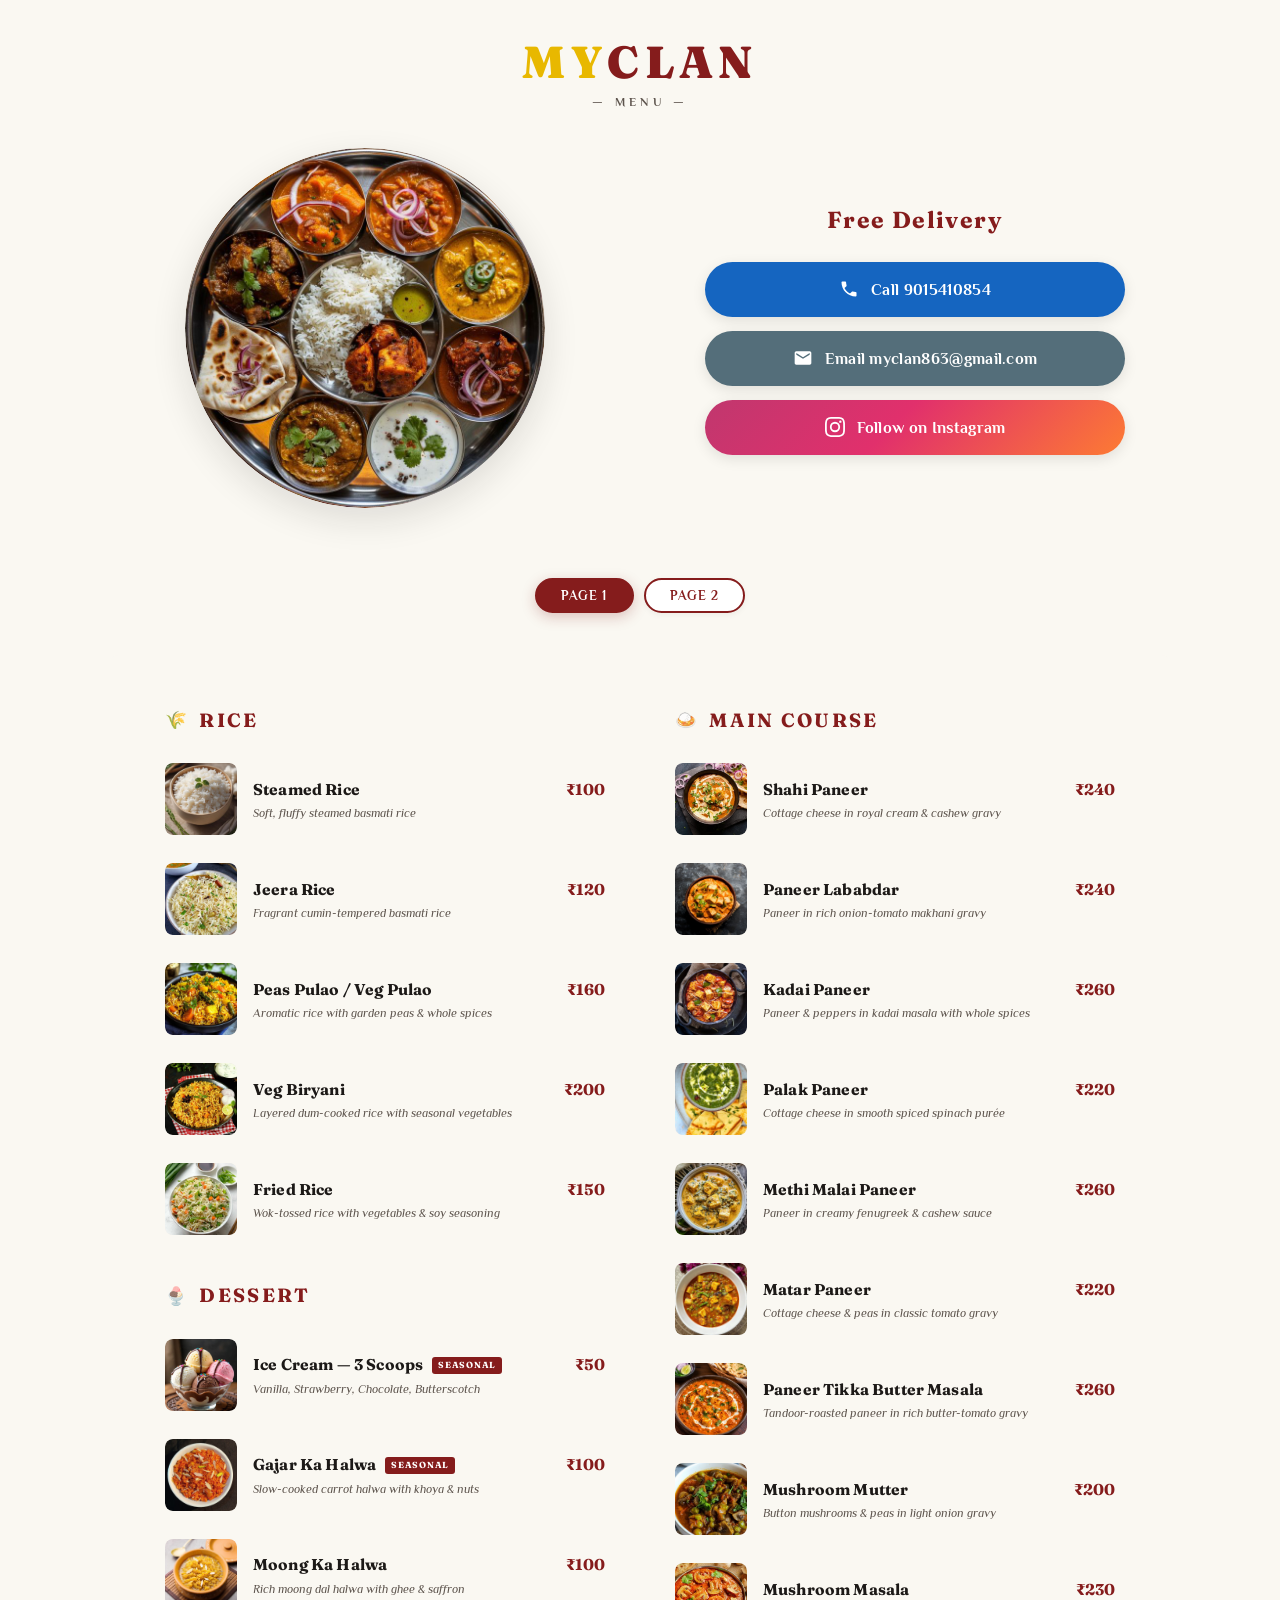
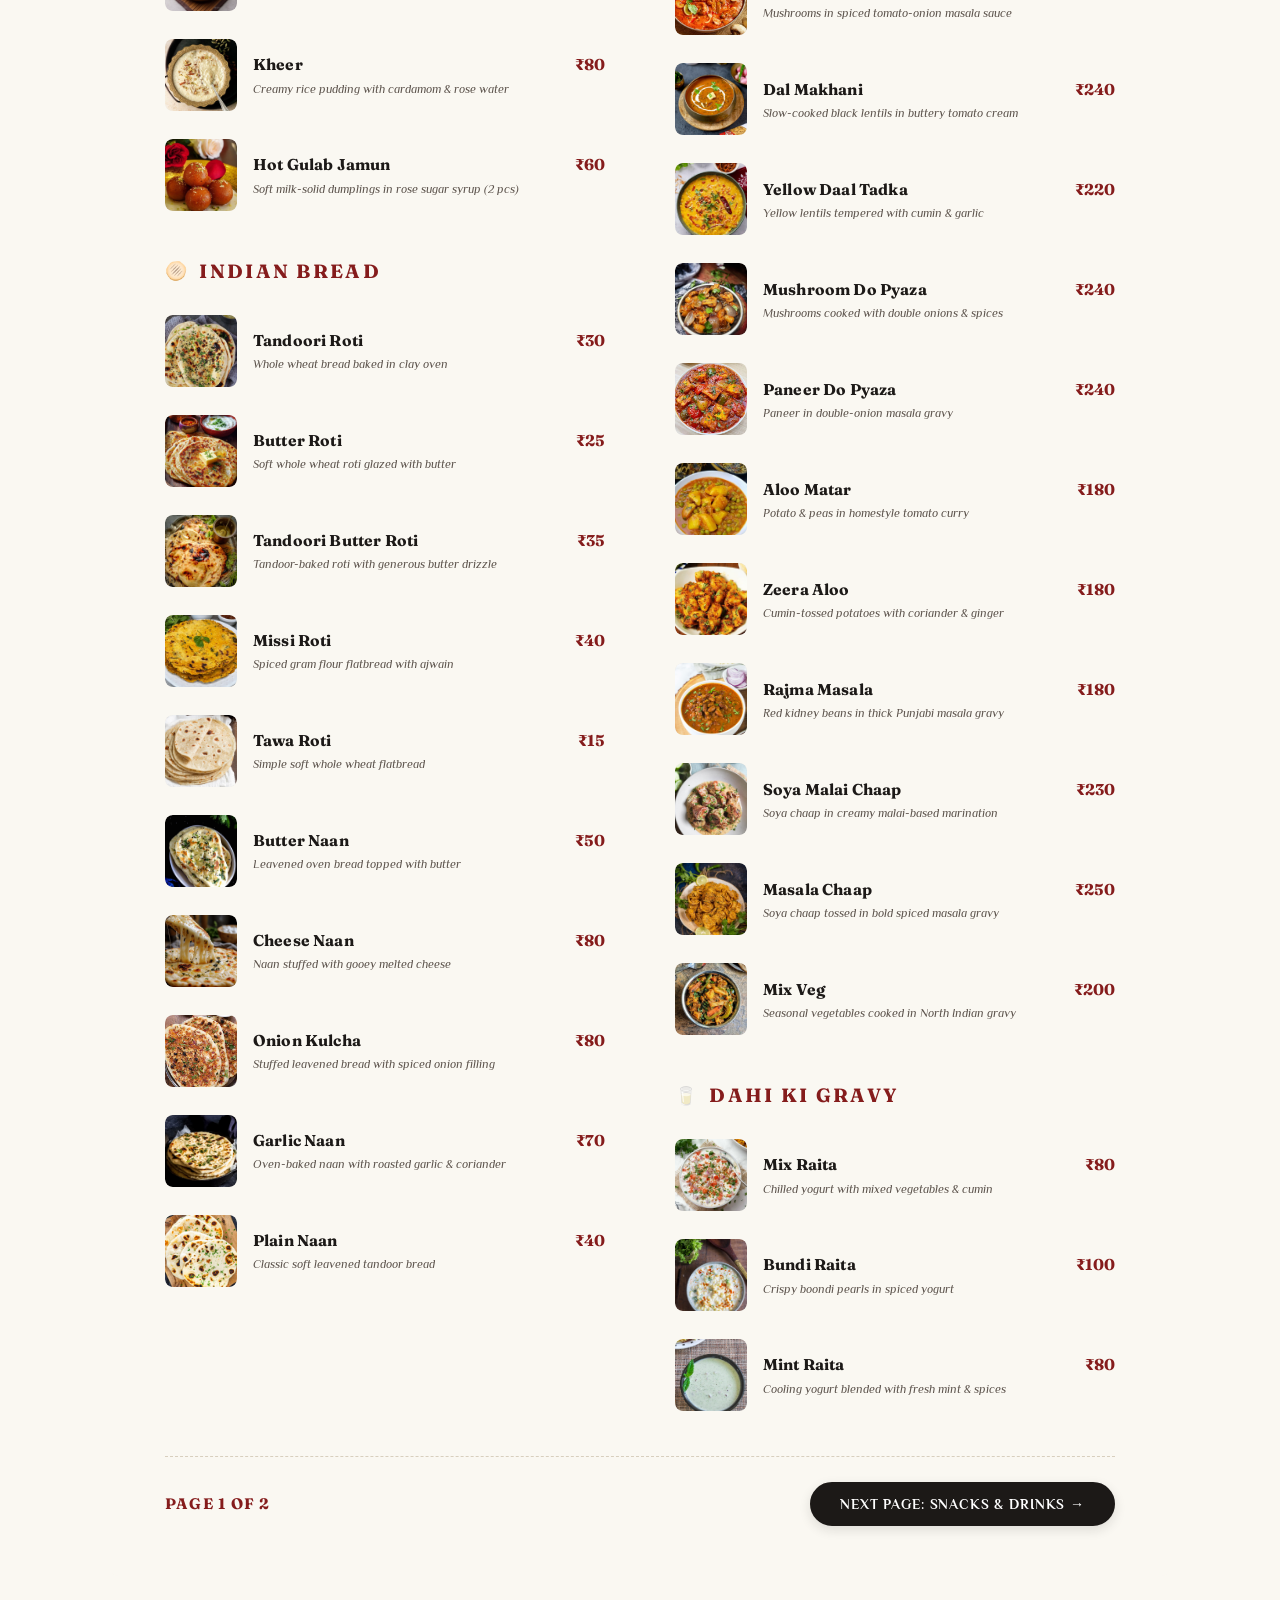
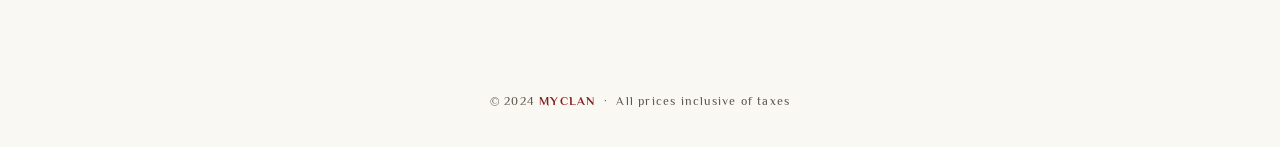
==== index.html @ d118a079 "renamed menu to index" ====
<!DOCTYPE html>
<html lang="en">

<head>
  <meta charset="UTF-8" />
  <meta name="viewport" content="width=device-width, initial-scale=1.0" />
  <title>MYCLAN — Menu</title>
  <meta name="description"
    content="Explore the full menu at MYCLAN Cafe — Rice, Breads, Main Course, Desserts, and more." />
  <link rel="dns-prefetch" href="https://fonts.googleapis.com" />
  <link rel="preconnect" href="https://fonts.googleapis.com" />
  <link rel="preconnect" href="https://fonts.gstatic.com" crossorigin />
  <link rel="preload" as="image" href="images/hero-thali.jpg" fetchpriority="high" />
  <link rel="preload" as="image" href="images/hero-snacks.jpg" fetchpriority="high" />
  <link
    href="https://fonts.googleapis.com/css2?family=Fraunces:ital,opsz,wght@0,9..144,400;0,9..144,700;0,9..144,900;1,9..144,400;1,9..144,700&family=Philosopher:ital,wght@0,400;0,700;1,400;1,700&display=swap"
    rel="stylesheet" />
  <link rel="stylesheet" href="style.css" />
</head>

<body>

  <!-- ── HEADER ── -->
  <header class="header">
    <div class="site-logo">
      <div class="logo-brand">
        <span class="my">MY</span><span class="clan">CLAN</span>
      </div>
    </div>
    <p class="header-menu-label">— Menu —</p>
  </header>

  <!-- ── HERO SECTION ── -->
  <section class="hero-section">
    <!-- LEFT: Circular image frame -->
    <div class="hero-image-wrap">
      <div class="hero-circle-frame">
        <img id="hero-img" src="images/hero-thali.jpg" alt="MYCLAN Special Pure Veg Thali" width="360" height="360" loading="eager" fetchpriority="high" decoding="async">
      </div>
    </div>

    <!-- RIGHT: Delivery & Contact Buttons -->
    <div class="hero-content">
      <p class="contact-delivery-label">Free Delivery</p>
      <div class="contact-buttons">

        <a id="btn-call" class="contact-btn btn-call" href="tel:9015410854">
          <svg xmlns="http://www.w3.org/2000/svg" viewBox="0 0 24 24" fill="white">
            <path
              d="M6.6 10.8c1.4 2.8 3.8 5.1 6.6 6.6l2.2-2.2c.3-.3.7-.4 1-.2 1.1.4 2.3.6 3.6.6.6 0 1 .4 1 1V20c0 .6-.4 1-1 1-9.4 0-17-7.6-17-17 0-.6.4-1 1-1h3.5c.6 0 1 .4 1 1 0 1.3.2 2.5.6 3.6.1.3 0 .7-.2 1L6.6 10.8z" />
          </svg>
          Call 9015410854
        </a>

        <a id="btn-email" class="contact-btn btn-email" href="mailto:myclan863@gmail.com">
          <svg xmlns="http://www.w3.org/2000/svg" viewBox="0 0 24 24" fill="white">
            <path
              d="M20 4H4c-1.1 0-2 .9-2 2v12c0 1.1.9 2 2 2h16c1.1 0 2-.9 2-2V6c0-1.1-.9-2-2-2zm0 4l-8 5-8-5V6l8 5 8-5v2z" />
          </svg>
          Email myclan863@gmail.com
        </a>

        <a id="btn-instagram" class="contact-btn btn-insta" href="https://www.instagram.com/myclankarsog" target="_blank"
          rel="noopener noreferrer">
          <svg xmlns="http://www.w3.org/2000/svg" viewBox="0 0 24 24" fill="white">
            <path
              d="M12 2.163c3.204 0 3.584.012 4.85.07 3.252.148 4.771 1.691 4.919 4.919.058 1.265.069 1.645.069 4.849 0 3.205-.012 3.584-.069 4.849-.149 3.225-1.664 4.771-4.919 4.919-1.266.058-1.644.07-4.85.07-3.204 0-3.584-.012-4.849-.07-3.26-.149-4.771-1.699-4.919-4.92-.058-1.265-.07-1.644-.07-4.849 0-3.204.013-3.583.07-4.849.149-3.227 1.664-4.771 4.919-4.919 1.266-.057 1.645-.069 4.849-.069zM12 0C8.741 0 8.333.014 7.053.072 2.695.272.273 2.69.073 7.052.014 8.333 0 8.741 0 12c0 3.259.014 3.668.072 4.948.2 4.358 2.618 6.78 6.98 6.98C8.333 23.986 8.741 24 12 24c3.259 0 3.668-.014 4.948-.072 4.354-.2 6.782-2.618 6.979-6.98.059-1.28.073-1.689.073-4.948 0-3.259-.014-3.667-.072-4.947-.196-4.354-2.617-6.78-6.979-6.98C15.668.014 15.259 0 12 0zm0 5.838a6.162 6.162 0 100 12.324 6.162 6.162 0 000-12.324zM12 16a4 4 0 110-8 4 4 0 010 8zm6.406-11.845a1.44 1.44 0 100 2.881 1.44 1.44 0 000-2.881z" />
          </svg>
          Follow on Instagram
        </a>

      </div>
    </div>
  </section>

  <!-- ── PAGE SWITCHER ── -->
  <div class="cat-nav-container" id="menu-nav-top">
    <div class="menu-page-switcher">
      <button class="page-tab-btn active" id="btn-page-1" onclick="switchMenuPage(1)">Page 1</button>
      <button class="page-tab-btn" id="btn-page-2" onclick="switchMenuPage(2)">Page 2</button>
    </div>
  </div>

  <!-- ── MENU CONTENT ── -->
  <main class="menu-wrapper">

    <!-- ════ PAGE 1 ════ -->
    <div id="menu-page-1" class="menu-page">
      <div class="menu-paper">

      <div class="menu-columns">

        <!-- ═══ LEFT COLUMN ═══ -->
        <div class="menu-column">

          <!-- RICE -->
          <section class="menu-section" id="rice">
            <div class="category-header">
              <h2 class="category-title"><span class="category-icon">🌾</span> Rice</h2>
            </div>
            <ul class="item-list">

              <li class="menu-item">
                <div class="item-img"><img src="images/steamed-rice.jpg" alt="Steamed Rice" loading="lazy" decoding="async"></div>
                <div class="item-content">
                  <div class="menu-item-main">
                    <span class="menu-item-name">Steamed Rice</span>
                    <span class="menu-item-price">₹100</span>
                  </div>
                  <span class="menu-item-sub">Soft, fluffy steamed basmati rice</span>
                </div>
              </li>

              <li class="menu-item">
                <div class="item-img"><img src="images/jeera-rice.jpg" alt="Jeera Rice" loading="lazy" decoding="async"></div>
                <div class="item-content">
                  <div class="menu-item-main">
                    <span class="menu-item-name">Jeera Rice</span>
                    <span class="menu-item-price">₹120</span>
                  </div>
                  <span class="menu-item-sub">Fragrant cumin-tempered basmati rice</span>
                </div>
              </li>

              <li class="menu-item">
                <div class="item-img"><img src="images/veg-pulao.jpg" alt="Peas Pulao / Veg Pulao" loading="lazy" decoding="async"></div>
                <div class="item-content">
                  <div class="menu-item-main">
                    <span class="menu-item-name">Peas Pulao / Veg Pulao</span>
                    <span class="menu-item-price">₹160</span>
                  </div>
                  <span class="menu-item-sub">Aromatic rice with garden peas &amp; whole spices</span>
                </div>
              </li>

              <li class="menu-item">
                <div class="item-img"><img src="images/veg-biryani.jpg" alt="Veg Biryani" loading="lazy" decoding="async"></div>
                <div class="item-content">
                  <div class="menu-item-main">
                    <span class="menu-item-name">Veg Biryani</span>
                    <span class="menu-item-price">₹200</span>
                  </div>
                  <span class="menu-item-sub">Layered dum-cooked rice with seasonal vegetables</span>
                </div>
              </li>

              <li class="menu-item">
                <div class="item-img"><img src="images/fried-rice.jpg" alt="Fried Rice" loading="lazy" decoding="async"></div>
                <div class="item-content">
                  <div class="menu-item-main">
                    <span class="menu-item-name">Fried Rice</span>
                    <span class="menu-item-price">₹150</span>
                  </div>
                  <span class="menu-item-sub">Wok-tossed rice with vegetables &amp; soy seasoning</span>
                </div>
              </li>

            </ul>
          </section>

          <!-- DESSERT -->
          <section class="menu-section" id="dessert">
            <div class="category-header">
              <h2 class="category-title"><span class="category-icon">🍨</span> Dessert</h2>
            </div>
            <ul class="item-list">

              <li class="menu-item">
                <div class="item-img"><img src="images/ice-cream.jpg" alt="Ice Cream — 3 Scoops" loading="lazy" decoding="async"></div>
                <div class="item-content">
                  <div class="menu-item-main">
                    <span class="menu-item-name">
                      Ice Cream — 3 Scoops
                      <span class="seasonal-tag">Seasonal</span>
                    </span>
                    <span class="menu-item-price">₹50</span>
                  </div>
                  <span class="menu-item-sub">Vanilla, Strawberry, Chocolate, Butterscotch</span>
                </div>
              </li>

              <li class="menu-item">
                <div class="item-img"><img src="images/gajar-halwa.jpg" alt="Gajar Ka Halwa" loading="lazy" decoding="async"></div>
                <div class="item-content">
                  <div class="menu-item-main">
                    <span class="menu-item-name">
                      Gajar Ka Halwa
                      <span class="seasonal-tag">Seasonal</span>
                    </span>
                    <span class="menu-item-price">₹100</span>
                  </div>
                  <span class="menu-item-sub">Slow-cooked carrot halwa with khoya &amp; nuts</span>
                </div>
              </li>

              <li class="menu-item">
                <div class="item-img"><img src="images/moong-halwa.jpg" alt="Moong Ka Halwa" style="object-position: center 65%;" loading="lazy" decoding="async"></div>
                <div class="item-content">
                  <div class="menu-item-main">
                    <span class="menu-item-name">Moong Ka Halwa</span>
                    <span class="menu-item-price">₹100</span>
                  </div>
                  <span class="menu-item-sub">Rich moong dal halwa with ghee &amp; saffron</span>
                </div>
              </li>

              <li class="menu-item">
                <div class="item-img"><img src="images/kheer.jpg" alt="Kheer" style="object-position: center 55%;" loading="lazy" decoding="async"></div>
                <div class="item-content">
                  <div class="menu-item-main">
                    <span class="menu-item-name">Kheer</span>
                    <span class="menu-item-price">₹80</span>
                  </div>
                  <span class="menu-item-sub">Creamy rice pudding with cardamom &amp; rose water</span>
                </div>
              </li>

              <li class="menu-item">
                <div class="item-img"><img src="images/gulab-jamun.jpg" alt="Hot Gulab Jamun" style="object-position: center 70%;" loading="lazy" decoding="async"></div>
                <div class="item-content">
                  <div class="menu-item-main">
                    <span class="menu-item-name">Hot Gulab Jamun</span>
                    <span class="menu-item-price">₹60</span>
                  </div>
                  <span class="menu-item-sub">Soft milk-solid dumplings in rose sugar syrup (2 pcs)</span>
                </div>
              </li>

            </ul>
          </section>

          <!-- INDIAN BREAD -->
          <section class="menu-section" id="bread">
            <div class="category-header">
              <h2 class="category-title"><span class="category-icon">🫓</span> Indian Bread</h2>
            </div>
            <ul class="item-list">

              <li class="menu-item">
                <div class="item-img"><img src="images/tandoori-roti.jpg" alt="Tandoori Roti" loading="lazy" /></div>
                <div class="item-content">
                  <div class="menu-item-main">
                    <span class="menu-item-name">Tandoori Roti</span>
                    <span class="menu-item-price">₹30</span>
                  </div>
                  <span class="menu-item-sub">Whole wheat bread baked in clay oven</span>
                </div>
              </li>

              <li class="menu-item">
                <div class="item-img"><img src="images/butter-roti.jpg" alt="Butter Roti" loading="lazy" /></div>
                <div class="item-content">
                  <div class="menu-item-main">
                    <span class="menu-item-name">Butter Roti</span>
                    <span class="menu-item-price">₹25</span>
                  </div>
                  <span class="menu-item-sub">Soft whole wheat roti glazed with butter</span>
                </div>
              </li>

              <li class="menu-item">
                <div class="item-img"><img src="images/tandoori-butter-roti.jpg" alt="Tandoori Butter Roti" loading="lazy" /></div>
                <div class="item-content">
                  <div class="menu-item-main">
                    <span class="menu-item-name">Tandoori Butter Roti</span>
                    <span class="menu-item-price">₹35</span>
                  </div>
                  <span class="menu-item-sub">Tandoor-baked roti with generous butter drizzle</span>
                </div>
              </li>

              <li class="menu-item">
                <div class="item-img"><img src="images/missi-roti.jpg" alt="Missi Roti" loading="lazy" /></div>
                <div class="item-content">
                  <div class="menu-item-main">
                    <span class="menu-item-name">Missi Roti</span>
                    <span class="menu-item-price">₹40</span>
                  </div>
                  <span class="menu-item-sub">Spiced gram flour flatbread with ajwain</span>
                </div>
              </li>

              <li class="menu-item">
                <div class="item-img"><img src="images/tawa-roti.jpg" alt="Tawa Roti" loading="lazy" /></div>
                <div class="item-content">
                  <div class="menu-item-main">
                    <span class="menu-item-name">Tawa Roti</span>
                    <span class="menu-item-price">₹15</span>
                  </div>
                  <span class="menu-item-sub">Simple soft whole wheat flatbread</span>
                </div>
              </li>

              <li class="menu-item">
                <div class="item-img"><img src="images/butter-naan.jpg" alt="Butter Naan" loading="lazy" /></div>
                <div class="item-content">
                  <div class="menu-item-main">
                    <span class="menu-item-name">Butter Naan</span>
                    <span class="menu-item-price">₹50</span>
                  </div>
                  <span class="menu-item-sub">Leavened oven bread topped with butter</span>
                </div>
              </li>

              <li class="menu-item">
                <div class="item-img"><img src="images/cheese-naan.jpg" alt="Cheese Naan" loading="lazy" /></div>
                <div class="item-content">
                  <div class="menu-item-main">
                    <span class="menu-item-name">Cheese Naan</span>
                    <span class="menu-item-price">₹80</span>
                  </div>
                  <span class="menu-item-sub">Naan stuffed with gooey melted cheese</span>
                </div>
              </li>

              <li class="menu-item">
                <div class="item-img"><img src="images/onion-kulcha.jpg" alt="Onion Kulcha" loading="lazy" /></div>
                <div class="item-content">
                  <div class="menu-item-main">
                    <span class="menu-item-name">Onion Kulcha</span>
                    <span class="menu-item-price">₹80</span>
                  </div>
                  <span class="menu-item-sub">Stuffed leavened bread with spiced onion filling</span>
                </div>
              </li>

              <li class="menu-item">
                <div class="item-img"><img src="images/garlic-naan.jpg" alt="Garlic Naan" loading="lazy" /></div>
                <div class="item-content">
                  <div class="menu-item-main">
                    <span class="menu-item-name">Garlic Naan</span>
                    <span class="menu-item-price">₹70</span>
                  </div>
                  <span class="menu-item-sub">Oven-baked naan with roasted garlic &amp; coriander</span>
                </div>
              </li>

              <li class="menu-item">
                <div class="item-img"><img src="images/plain-naan.jpg" alt="Plain Naan" loading="lazy" /></div>
                <div class="item-content">
                  <div class="menu-item-main">
                    <span class="menu-item-name">Plain Naan</span>
                    <span class="menu-item-price">₹40</span>
                  </div>
                  <span class="menu-item-sub">Classic soft leavened tandoor bread</span>
                </div>
              </li>

            </ul>
          </section>

        </div>
        <!-- /LEFT COLUMN -->

        <!-- ═══ RIGHT COLUMN ═══ -->
        <div class="menu-column">

          <!-- MAIN COURSE -->
          <section class="menu-section" id="maincourse">
            <div class="category-header">
              <h2 class="category-title"><span class="category-icon">🍛</span> Main Course</h2>
            </div>
            <ul class="item-list">

              <li class="menu-item">
                <div class="item-img"><img src="images/shahi-paneer.jpg" alt="Shahi Paneer" loading="lazy" decoding="async"></div>
                <div class="item-content">
                  <div class="menu-item-main">
                    <span class="menu-item-name">Shahi Paneer</span>
                    <span class="menu-item-price">₹240</span>
                  </div>
                  <span class="menu-item-sub">Cottage cheese in royal cream &amp; cashew gravy</span>
                </div>
              </li>

              <li class="menu-item">
                <div class="item-img"><img src="images/paneer-lababdar.jpg" alt="Paneer Lababdar" loading="lazy" decoding="async"></div>
                <div class="item-content">
                  <div class="menu-item-main">
                    <span class="menu-item-name">Paneer Lababdar</span>
                    <span class="menu-item-price">₹240</span>
                  </div>
                  <span class="menu-item-sub">Paneer in rich onion-tomato makhani gravy</span>
                </div>
              </li>

              <li class="menu-item">
                <div class="item-img"><img src="images/kadai-paneer.jpg" alt="Kadai Paneer" loading="lazy" decoding="async"></div>
                <div class="item-content">
                  <div class="menu-item-main">
                    <span class="menu-item-name">Kadai Paneer</span>
                    <span class="menu-item-price">₹260</span>
                  </div>
                  <span class="menu-item-sub">Paneer &amp; peppers in kadai masala with whole spices</span>
                </div>
              </li>

              <li class="menu-item">
                <div class="item-img"><img src="images/palak-paneer.jpg" alt="Palak Paneer" loading="lazy" decoding="async"></div>
                <div class="item-content">
                  <div class="menu-item-main">
                    <span class="menu-item-name">Palak Paneer</span>
                    <span class="menu-item-price">₹220</span>
                  </div>
                  <span class="menu-item-sub">Cottage cheese in smooth spiced spinach purée</span>
                </div>
              </li>

              <li class="menu-item">
                <div class="item-img"><img src="images/methi-malai-paneer.jpg" alt="Methi Malai Paneer" loading="lazy" decoding="async"></div>
                <div class="item-content">
                  <div class="menu-item-main">
                    <span class="menu-item-name">Methi Malai Paneer</span>
                    <span class="menu-item-price">₹260</span>
                  </div>
                  <span class="menu-item-sub">Paneer in creamy fenugreek &amp; cashew sauce</span>
                </div>
              </li>

              <li class="menu-item">
                <div class="item-img"><img src="images/matar-paneer.jpg" alt="Matar Paneer" loading="lazy" decoding="async"></div>
                <div class="item-content">
                  <div class="menu-item-main">
                    <span class="menu-item-name">Matar Paneer</span>
                    <span class="menu-item-price">₹220</span>
                  </div>
                  <span class="menu-item-sub">Cottage cheese &amp; peas in classic tomato gravy</span>
                </div>
              </li>

              <li class="menu-item">
                <div class="item-img"><img src="images/paneer-tikka-butter-masala.jpg" alt="Paneer Tikka Butter Masala" loading="lazy" decoding="async"></div>
                <div class="item-content">
                  <div class="menu-item-main">
                    <span class="menu-item-name">Paneer Tikka Butter Masala</span>
                    <span class="menu-item-price">₹260</span>
                  </div>
                  <span class="menu-item-sub">Tandoor-roasted paneer in rich butter-tomato gravy</span>
                </div>
              </li>

              <li class="menu-item">
                <div class="item-img"><img src="images/mushroom-mutter.jpg" alt="Mushroom Mutter" loading="lazy" decoding="async"></div>
                <div class="item-content">
                  <div class="menu-item-main">
                    <span class="menu-item-name">Mushroom Mutter</span>
                    <span class="menu-item-price">₹200</span>
                  </div>
                  <span class="menu-item-sub">Button mushrooms &amp; peas in light onion gravy</span>
                </div>
              </li>

              <li class="menu-item">
                <div class="item-img"><img src="images/mushroom-masala.jpg" alt="Mushroom Masala" loading="lazy" decoding="async"></div>
                <div class="item-content">
                  <div class="menu-item-main">
                    <span class="menu-item-name">Mushroom Masala</span>
                    <span class="menu-item-price">₹230</span>
                  </div>
                  <span class="menu-item-sub">Mushrooms in spiced tomato-onion masala sauce</span>
                </div>
              </li>

              <li class="menu-item">
                <div class="item-img"><img src="images/dal-makhani.jpg" alt="Dal Makhani" loading="lazy" decoding="async"></div>
                <div class="item-content">
                  <div class="menu-item-main">
                    <span class="menu-item-name">Dal Makhani</span>
                    <span class="menu-item-price">₹240</span>
                  </div>
                  <span class="menu-item-sub">Slow-cooked black lentils in buttery tomato cream</span>
                </div>
              </li>

              <li class="menu-item">
                <div class="item-img"><img src="images/yellow-daal-tadka.jpg" alt="Yellow Daal Tadka" loading="lazy" decoding="async"></div>
                <div class="item-content">
                  <div class="menu-item-main">
                    <span class="menu-item-name">Yellow Daal Tadka</span>
                    <span class="menu-item-price">₹220</span>
                  </div>
                  <span class="menu-item-sub">Yellow lentils tempered with cumin &amp; garlic</span>
                </div>
              </li>

              <li class="menu-item">
                <div class="item-img"><img src="images/mushroom-do-pyaza.jpg" alt="Mushroom Do Pyaza" loading="lazy" decoding="async"></div>
                <div class="item-content">
                  <div class="menu-item-main">
                    <span class="menu-item-name">Mushroom Do Pyaza</span>
                    <span class="menu-item-price">₹240</span>
                  </div>
                  <span class="menu-item-sub">Mushrooms cooked with double onions &amp; spices</span>
                </div>
              </li>

              <li class="menu-item">
                <div class="item-img"><img src="images/paneer-do-pyaza.jpg" alt="Paneer Do Pyaza" loading="lazy" decoding="async"></div>
                <div class="item-content">
                  <div class="menu-item-main">
                    <span class="menu-item-name">Paneer Do Pyaza</span>
                    <span class="menu-item-price">₹240</span>
                  </div>
                  <span class="menu-item-sub">Paneer in double-onion masala gravy</span>
                </div>
              </li>

              <li class="menu-item">
                <div class="item-img"><img src="images/aloo-matar.jpg" alt="Aloo Matar" loading="lazy" decoding="async"></div>
                <div class="item-content">
                  <div class="menu-item-main">
                    <span class="menu-item-name">Aloo Matar</span>
                    <span class="menu-item-price">₹180</span>
                  </div>
                  <span class="menu-item-sub">Potato &amp; peas in homestyle tomato curry</span>
                </div>
              </li>

              <li class="menu-item">
                <div class="item-img"><img src="images/zeera-aloo.jpg" alt="Zeera Aloo" loading="lazy" decoding="async"></div>
                <div class="item-content">
                  <div class="menu-item-main">
                    <span class="menu-item-name">Zeera Aloo</span>
                    <span class="menu-item-price">₹180</span>
                  </div>
                  <span class="menu-item-sub">Cumin-tossed potatoes with coriander &amp; ginger</span>
                </div>
              </li>

              <li class="menu-item">
                <div class="item-img"><img src="images/rajma-masala.jpg" alt="Rajma Masala" loading="lazy" decoding="async"></div>
                <div class="item-content">
                  <div class="menu-item-main">
                    <span class="menu-item-name">Rajma Masala</span>
                    <span class="menu-item-price">₹180</span>
                  </div>
                  <span class="menu-item-sub">Red kidney beans in thick Punjabi masala gravy</span>
                </div>
              </li>

              <li class="menu-item">
                <div class="item-img"><img src="images/soya-malai-chaap.jpg" alt="Soya Malai Chaap" loading="lazy" decoding="async"></div>
                <div class="item-content">
                  <div class="menu-item-main">
                    <span class="menu-item-name">Soya Malai Chaap</span>
                    <span class="menu-item-price">₹230</span>
                  </div>
                  <span class="menu-item-sub">Soya chaap in creamy malai-based marination</span>
                </div>
              </li>

              <li class="menu-item">
                <div class="item-img"><img src="images/masala-chaap.jpg" alt="Masala Chaap" loading="lazy" decoding="async"></div>
                <div class="item-content">
                  <div class="menu-item-main">
                    <span class="menu-item-name">Masala Chaap</span>
                    <span class="menu-item-price">₹250</span>
                  </div>
                  <span class="menu-item-sub">Soya chaap tossed in bold spiced masala gravy</span>
                </div>
              </li>

              <li class="menu-item">
                <div class="item-img"><img src="images/mix-veg.jpg" alt="Mix Veg" loading="lazy" decoding="async"></div>
                <div class="item-content">
                  <div class="menu-item-main">
                    <span class="menu-item-name">Mix Veg</span>
                    <span class="menu-item-price">₹200</span>
                  </div>
                  <span class="menu-item-sub">Seasonal vegetables cooked in North Indian gravy</span>
                </div>
              </li>

            </ul>
          </section>

          <!-- DAHI KI GRAVY -->
          <section class="menu-section" id="dahi">
            <div class="category-header">
              <h2 class="category-title"><span class="category-icon">🥛</span> Dahi Ki Gravy</h2>
            </div>
            <ul class="item-list">

              <li class="menu-item">
                <div class="item-img"><img src="images/mix-raita.jpg" alt="Mix Raita" loading="lazy" decoding="async"></div>
                <div class="item-content">
                  <div class="menu-item-main">
                    <span class="menu-item-name">Mix Raita</span>
                    <span class="menu-item-price">₹80</span>
                  </div>
                  <span class="menu-item-sub">Chilled yogurt with mixed vegetables &amp; cumin</span>
                </div>
              </li>

              <li class="menu-item">
                <div class="item-img"><img src="images/boondi-raita.jpg" alt="Bundi Raita" loading="lazy" decoding="async"></div>
                <div class="item-content">
                  <div class="menu-item-main">
                    <span class="menu-item-name">Bundi Raita</span>
                    <span class="menu-item-price">₹100</span>
                  </div>
                  <span class="menu-item-sub">Crispy boondi pearls in spiced yogurt</span>
                </div>
              </li>

              <li class="menu-item">
                <div class="item-img"><img src="images/mint-raita.jpg" alt="Mint Raita" style="object-position: center 80%;" loading="lazy" decoding="async"></div>
                <div class="item-content">
                  <div class="menu-item-main">
                    <span class="menu-item-name">Mint Raita</span>
                    <span class="menu-item-price">₹80</span>
                  </div>
                  <span class="menu-item-sub">Cooling yogurt blended with fresh mint &amp; spices</span>
                </div>
              </li>

            </ul>
          </section>

        </div>
        <!-- /RIGHT COLUMN -->

      </div>

      <!-- Page 1 Bottom Navigation Bar -->
      <div class="page-pagination">
        <span class="page-indicator-text">Page 1 of 2</span>
        <button class="nav-page-btn" onclick="switchMenuPage(2)">
          Next Page: Snacks &amp; Drinks &rarr;
        </button>
      </div>
    </div>
    </div>
    <!-- ════ /PAGE 1 ════ -->

    <!-- ════ PAGE 2 ════ -->
    <div id="menu-page-2" class="menu-page" style="display: none;">
      <div class="menu-paper">
        <div class="menu-columns">

          <!-- ═══ LEFT COLUMN (Page 2) ═══ -->
          <div class="menu-column">

            <!-- TANDOORI SNACKS -->
            <section class="menu-section" id="tandoori-snacks">
              <div class="category-header">
                <h2 class="category-title"><span class="category-icon">🍢</span> Tandoori Snacks</h2>
              </div>
              <ul class="item-list">

                <li class="menu-item">
                  <div class="item-img"><img src="images/paneer-tikka.jpg" alt="Paneer Tikka" loading="lazy"></div>
                  <div class="item-content">
                    <div class="menu-item-main">
                      <span class="menu-item-name">Paneer Tikka</span>
                      <span class="menu-item-price">₹220</span>
                    </div>
                  </div>
                </li>

                <li class="menu-item">
                  <div class="item-img"><img src="images/paneer-achari-tikka.jpg" alt="Paneer Achari Tikka" loading="lazy"></div>
                  <div class="item-content">
                    <div class="menu-item-main">
                      <span class="menu-item-name">Paneer Achari Tikka</span>
                      <span class="menu-item-price">₹240</span>
                    </div>
                  </div>
                </li>

                <li class="menu-item">
                  <div class="item-img"><img src="images/paneer-tikka-kali-mirch.jpg" alt="Paneer Tikka Kali Mirch" loading="lazy"></div>
                  <div class="item-content">
                    <div class="menu-item-main">
                      <span class="menu-item-name">Paneer Tikka Kali Mirch</span>
                      <span class="menu-item-price">₹240</span>
                    </div>
                  </div>
                </li>

                <li class="menu-item">
                  <div class="item-img"><img src="images/paneer-malai-tikka.jpg" alt="Paneer Malai Tikka" loading="lazy"></div>
                  <div class="item-content">
                    <div class="menu-item-main">
                      <span class="menu-item-name">Paneer Malai Tikka</span>
                      <span class="menu-item-price">₹260</span>
                    </div>
                  </div>
                </li>

                <li class="menu-item">
                  <div class="item-img"><img src="images/veg-seekh-kabab.jpg" alt="Veg Seekh Kabab" loading="lazy"></div>
                  <div class="item-content">
                    <div class="menu-item-main">
                      <span class="menu-item-name">Veg Seekh Kabab</span>
                      <span class="menu-item-price">₹200</span>
                    </div>
                  </div>
                </li>

              </ul>
            </section>

            <!-- SNACKS -->
            <section class="menu-section" id="snacks">
              <div class="category-header">
                <h2 class="category-title"><span class="category-icon">🍟</span> Snacks</h2>
              </div>
              <ul class="item-list">

                <li class="menu-item">
                  <div class="item-img"><img src="images/french-fries.jpg" alt="French Fries" loading="lazy" decoding="async"></div>
                  <div class="item-content">
                    <div class="menu-item-main">
                      <span class="menu-item-name">French Fries</span>
                      <span class="menu-item-price">₹120</span>
                    </div>
                  </div>
                </li>

                <li class="menu-item">
                  <div class="item-img"><img src="images/cheese-chilli.jpg" alt="Cheese Chilli" loading="lazy" decoding="async"></div>
                  <div class="item-content">
                    <div class="menu-item-main">
                      <span class="menu-item-name">Cheese Chilli</span>
                      <span class="menu-item-price">₹250</span>
                    </div>
                  </div>
                </li>

                <li class="menu-item">
                  <div class="item-img"><img src="images/manchurian.jpg" alt="Manchurian" loading="lazy" decoding="async"></div>
                  <div class="item-content">
                    <div class="menu-item-main">
                      <span class="menu-item-name">Manchurian</span>
                      <span class="menu-item-price">₹220</span>
                    </div>
                  </div>
                </li>

                <li class="menu-item">
                  <div class="item-img"><img src="images/honey-chilli-potato.jpg" alt="Honey Chilli Potato" loading="lazy" decoding="async"></div>
                  <div class="item-content">
                    <div class="menu-item-main">
                      <span class="menu-item-name">Honey Chilli Potato</span>
                      <span class="menu-item-price">₹200</span>
                    </div>
                  </div>
                </li>

                <li class="menu-item">
                  <div class="item-img"><img src="images/honey-chilli-cauliflower.jpg" alt="Honey Chilli Cauliflower" loading="lazy" decoding="async"></div>
                  <div class="item-content">
                    <div class="menu-item-main">
                      <span class="menu-item-name">Honey Chilli Cauliflower</span>
                      <span class="menu-item-price">₹220</span>
                    </div>
                  </div>
                </li>

                <li class="menu-item">
                  <div class="item-img"><img src="images/crispy-corn.jpg" alt="Crispy Corn" loading="lazy" decoding="async"></div>
                  <div class="item-content">
                    <div class="menu-item-main">
                      <span class="menu-item-name">Crispy Corn</span>
                      <span class="menu-item-price">₹220</span>
                    </div>
                  </div>
                </li>

                <li class="menu-item">
                  <div class="item-img"><img src="images/veg-pakoda.jpg" alt="Veg Pakoda" loading="lazy" decoding="async"></div>
                  <div class="item-content">
                    <div class="menu-item-main">
                      <span class="menu-item-name">Veg Pakoda</span>
                      <span class="menu-item-price">₹220</span>
                    </div>
                  </div>
                </li>

                <li class="menu-item">
                  <div class="item-img"><img src="images/cheese-pakoda.jpg" alt="Cheese Pakoda" loading="lazy" decoding="async"></div>
                  <div class="item-content">
                    <div class="menu-item-main">
                      <span class="menu-item-name">Cheese Pakoda</span>
                      <span class="menu-item-price">₹280</span>
                    </div>
                  </div>
                </li>

                <li class="menu-item">
                  <div class="item-img"><img src="images/chilli-mushroom.jpg" alt="Chilli Mushroom" loading="lazy" decoding="async"></div>
                  <div class="item-content">
                    <div class="menu-item-main">
                      <span class="menu-item-name">Chilli Mushroom</span>
                      <span class="menu-item-price">₹240</span>
                    </div>
                  </div>
                </li>

              </ul>
            </section>

            <!-- NOODLES -->
            <section class="menu-section" id="noodles">
              <div class="category-header">
                <h2 class="category-title"><span class="category-icon">🍜</span> Noodles</h2>
              </div>
              <ul class="item-list">

                <li class="menu-item">
                  <div class="item-img"><img src="images/hakka-noodles.jpg" alt="Hakka Noodles" loading="lazy" decoding="async"></div>
                  <div class="item-content">
                    <div class="menu-item-main">
                      <span class="menu-item-name">Hakka Noodles</span>
                      <span class="menu-item-price">₹100</span>
                    </div>
                  </div>
                </li>

                <li class="menu-item">
                  <div class="item-img"><img src="images/veg-noodles.jpg" alt="Veg Noodles" loading="lazy" decoding="async"></div>
                  <div class="item-content">
                    <div class="menu-item-main">
                      <span class="menu-item-name">Veg Noodles</span>
                      <span class="menu-item-price">₹80</span>
                    </div>
                  </div>
                </li>

                <li class="menu-item">
                  <div class="item-img"><img src="images/paneer-cheese-noodles.jpg" alt="Paneer/Cheese Noodles" loading="lazy" decoding="async"></div>
                  <div class="item-content">
                    <div class="menu-item-main">
                      <span class="menu-item-name">Paneer/Cheese Noodles</span>
                      <span class="menu-item-price">₹100</span>
                    </div>
                  </div>
                </li>

                <li class="menu-item">
                  <div class="item-img"><img src="images/schezwan-noodles.jpg" alt="Schezwan Noodles" loading="lazy" decoding="async"></div>
                  <div class="item-content">
                    <div class="menu-item-main">
                      <span class="menu-item-name">Schezwan Noodles</span>
                      <span class="menu-item-price">₹80</span>
                    </div>
                  </div>
                </li>

                <li class="menu-item">
                  <div class="item-img"><img src="images/chilli-garlic-noodles.jpg" alt="Chilli Garlic Noodles" loading="lazy" decoding="async"></div>
                  <div class="item-content">
                    <div class="menu-item-main">
                      <span class="menu-item-name">Chilli Garlic Noodles</span>
                      <span class="menu-item-price">₹100</span>
                    </div>
                  </div>
                </li>

              </ul>
            </section>

            <!-- PASTAS -->
            <section class="menu-section" id="pastas">
              <div class="category-header">
                <h2 class="category-title"><span class="category-icon">🍝</span> Pastas</h2>
              </div>
              <ul class="item-list">

                <li class="menu-item">
                  <div class="item-img"><img src="images/aglio-olio.jpg" alt="Aglio Olio" loading="lazy" decoding="async"></div>
                  <div class="item-content">
                    <div class="menu-item-main">
                      <span class="menu-item-name">Aglio Olio</span>
                      <span class="menu-item-price">₹80</span>
                    </div>
                  </div>
                </li>

                <li class="menu-item">
                  <div class="item-img"><img src="images/spaghetti.jpg" alt="Spaghetti" loading="lazy" decoding="async"></div>
                  <div class="item-content">
                    <div class="menu-item-main">
                      <span class="menu-item-name">Spaghetti</span>
                      <span class="menu-item-price">₹80</span>
                    </div>
                  </div>
                </li>

                <li class="menu-item">
                  <div class="item-img"><img src="images/penne.jpg" alt="Penne" loading="lazy" decoding="async"></div>
                  <div class="item-content">
                    <div class="menu-item-main">
                      <span class="menu-item-name">Penne</span>
                      <span class="menu-item-price">₹80</span>
                    </div>
                  </div>
                </li>

              </ul>
            </section>

          </div>
          <!-- /LEFT COLUMN -->

          <!-- ═══ RIGHT COLUMN (Page 2) ═══ -->
          <div class="menu-column">

            <!-- BREAKFAST -->
            <section class="menu-section" id="breakfast">
              <div class="category-header">
                <h2 class="category-title"><span class="category-icon">🥞</span> Breakfast</h2>
              </div>
              <ul class="item-list">

                <li class="menu-item">
                  <div class="item-img"><img src="images/paratha.jpg" alt="Paratha" loading="lazy" decoding="async"></div>
                  <div class="item-content">
                    <div class="menu-item-main">
                      <span class="menu-item-name">Paratha</span>
                      <span class="menu-item-price">₹50</span>
                    </div>
                  </div>
                </li>

                <li class="menu-item">
                  <div class="item-img"><img src="images/mix-paratha.jpg" alt="Aalo/Gobi/Mooli (Mix) Paratha" loading="lazy" decoding="async"></div>
                  <div class="item-content">
                    <div class="menu-item-main">
                      <span class="menu-item-name">Aalo/Gobi/Mooli (Mix) Paratha</span>
                      <span class="menu-item-price">₹80</span>
                    </div>
                  </div>
                </li>

                <li class="menu-item">
                  <div class="item-img"><img src="images/paneer-paratha.jpg" alt="Paneer Paratha" loading="lazy" decoding="async"></div>
                  <div class="item-content">
                    <div class="menu-item-main">
                      <span class="menu-item-name">Paneer Paratha</span>
                      <span class="menu-item-price">₹80</span>
                    </div>
                  </div>
                </li>

                <li class="menu-item">
                  <div class="item-img"><img src="images/onion-paratha.jpg" alt="Onion Paratha" loading="lazy" decoding="async"></div>
                  <div class="item-content">
                    <div class="menu-item-main">
                      <span class="menu-item-name">Onion Paratha</span>
                      <span class="menu-item-price">₹60</span>
                    </div>
                  </div>
                </li>

              </ul>
            </section>

            <!-- SOUPS -->
            <section class="menu-section" id="soups">
              <div class="category-header">
                <h2 class="category-title"><span class="category-icon">🥣</span> Soups</h2>
              </div>
              <ul class="item-list">

                <li class="menu-item">
                  <div class="item-img"><img src="images/veg-sweet-corn-soup.jpg" alt="Veg Sweet Corn Soup" loading="lazy" decoding="async"></div>
                  <div class="item-content">
                    <div class="menu-item-main">
                      <span class="menu-item-name">Veg Sweet Corn Soup</span>
                      <span class="menu-item-price">₹80/100</span>
                    </div>
                  </div>
                </li>

                <li class="menu-item">
                  <div class="item-img"><img src="images/hot-and-sour-soup.jpg" alt="Hot and Sour Veg Soup" loading="lazy" decoding="async"></div>
                  <div class="item-content">
                    <div class="menu-item-main">
                      <span class="menu-item-name">Hot and Sour Veg Soup</span>
                      <span class="menu-item-price">₹60/100</span>
                    </div>
                  </div>
                </li>

                <li class="menu-item">
                  <div class="item-img"><img src="images/veg-manchow-soup.jpg" alt="Veg Manchow Soup" loading="lazy" decoding="async"></div>
                  <div class="item-content">
                    <div class="menu-item-main">
                      <span class="menu-item-name">Veg Manchow Soup</span>
                      <span class="menu-item-price">₹80/100</span>
                    </div>
                  </div>
                </li>

                <li class="menu-item">
                  <div class="item-img"><img src="images/tomato-soup.jpg" alt="Tomato Soup" loading="lazy" decoding="async"></div>
                  <div class="item-content">
                    <div class="menu-item-main">
                      <span class="menu-item-name">Tomato Soup</span>
                      <span class="menu-item-price">₹80/100</span>
                    </div>
                  </div>
                </li>

              </ul>
            </section>

            <!-- SALAD -->
            <section class="menu-section" id="salad">
              <div class="category-header">
                <h2 class="category-title"><span class="category-icon">🥗</span> Salad</h2>
              </div>
              <ul class="item-list">

                <li class="menu-item">
                  <div class="item-img"><img src="images/green-salad.jpg" alt="Green Salad" loading="lazy" decoding="async"></div>
                  <div class="item-content">
                    <div class="menu-item-main">
                      <span class="menu-item-name">Green Salad</span>
                      <span class="menu-item-price">₹80</span>
                    </div>
                  </div>
                </li>

                <li class="menu-item">
                  <div class="item-img"><img src="images/onion-salad.jpg" alt="Onion Salad" loading="lazy" decoding="async"></div>
                  <div class="item-content">
                    <div class="menu-item-main">
                      <span class="menu-item-name">Onion Salad</span>
                      <span class="menu-item-price">₹80</span>
                    </div>
                  </div>
                </li>

                <li class="menu-item">
                  <div class="item-img"><img src="images/cucumber-salad.jpg" alt="Cucumber Salad" loading="lazy" decoding="async"></div>
                  <div class="item-content">
                    <div class="menu-item-main">
                      <span class="menu-item-name">Cucumber Salad</span>
                      <span class="menu-item-price">₹80</span>
                    </div>
                  </div>
                </li>

                <li class="menu-item">
                  <div class="item-img"><img src="images/mix-salad.jpg" alt="Mix Salad" loading="lazy" decoding="async"></div>
                  <div class="item-content">
                    <div class="menu-item-main">
                      <span class="menu-item-name">Mix Salad</span>
                      <span class="menu-item-price">₹100</span>
                    </div>
                  </div>
                </li>

              </ul>
            </section>

            <!-- BEVERAGES -->
            <section class="menu-section" id="beverages">
              <div class="category-header">
                <h2 class="category-title"><span class="category-icon">🥤</span> Beverages</h2>
              </div>
              <ul class="item-list">

                <li class="menu-item">
                  <div class="item-img"><img src="images/tea.jpg" alt="Tea" loading="lazy" decoding="async"></div>
                  <div class="item-content">
                    <div class="menu-item-main">
                      <span class="menu-item-name">Tea</span>
                      <span class="menu-item-price">₹60</span>
                    </div>
                  </div>
                </li>

                <li class="menu-item">
                  <div class="item-img"><img src="images/green-tea.jpg" alt="Green Tea" loading="lazy" decoding="async"></div>
                  <div class="item-content">
                    <div class="menu-item-main">
                      <span class="menu-item-name">Green Tea</span>
                      <span class="menu-item-price">₹50</span>
                    </div>
                  </div>
                </li>

                <li class="menu-item">
                  <div class="item-img"><img src="images/cold-drink.jpg" alt="Cold Drink" loading="lazy" decoding="async"></div>
                  <div class="item-content">
                    <div class="menu-item-main">
                      <span class="menu-item-name">Cold Drink (200ml)</span>
                      <span class="menu-item-price">₹50</span>
                    </div>
                  </div>
                </li>

                <li class="menu-item">
                  <div class="item-img"><img src="images/lassi.jpg" alt="Lassi (Sweet/Salted)" loading="lazy" decoding="async"></div>
                  <div class="item-content">
                    <div class="menu-item-main">
                      <span class="menu-item-name">Lassi (Sweet/Salted)</span>
                      <span class="menu-item-price">₹100</span>
                    </div>
                  </div>
                </li>

                <li class="menu-item">
                  <div class="item-img"><img src="images/hot-coffee.jpg" alt="Hot Coffee" loading="lazy" decoding="async" style="object-position: center 40%;"></div>
                  <div class="item-content">
                    <div class="menu-item-main">
                      <span class="menu-item-name">Hot Coffee</span>
                      <span class="menu-item-price">₹60</span>
                    </div>
                  </div>
                </li>

                <li class="menu-item">
                  <div class="item-img"><img src="images/cold-coffee.jpg" alt="Cold Coffee" loading="lazy" decoding="async" style="object-position: center 30%;"></div>
                  <div class="item-content">
                    <div class="menu-item-main">
                      <span class="menu-item-name">Cold Coffee</span>
                      <span class="menu-item-price">₹80</span>
                    </div>
                  </div>
                </li>

                <li class="menu-item">
                  <div class="item-img"><img src="images/banana-shake.jpg" alt="Banana Shake" loading="lazy" decoding="async" style="object-position: center 25%;"></div>
                  <div class="item-content">
                    <div class="menu-item-main">
                      <span class="menu-item-name">Banana Shake</span>
                      <span class="menu-item-price">₹60</span>
                    </div>
                  </div>
                </li>

                <li class="menu-item">
                  <div class="item-img"><img src="images/mango-shake.jpg" alt="Mango Shake" loading="lazy" decoding="async" style="object-position: center 20%;"></div>
                  <div class="item-content">
                    <div class="menu-item-main">
                      <span class="menu-item-name">Mango Shake</span>
                      <span class="menu-item-price">₹60</span>
                    </div>
                  </div>
                </li>

                <li class="menu-item">
                  <div class="item-img"><img src="images/chocolate-shake.jpg" alt="Chocolate Shake" loading="lazy" decoding="async" style="object-position: center center;"></div>
                  <div class="item-content">
                    <div class="menu-item-main">
                      <span class="menu-item-name">Chocolate Shake</span>
                      <span class="menu-item-price">₹60</span>
                    </div>
                  </div>
                </li>

                <li class="menu-item">
                  <div class="item-img"><img src="images/water-bottle.jpg" alt="Water Bottle" loading="lazy" decoding="async" style="object-position: center top;"></div>
                  <div class="item-content">
                    <div class="menu-item-main">
                      <span class="menu-item-name">Water Bottle</span>
                      <span class="menu-item-price">₹60</span>
                    </div>
                  </div>
                </li>

              </ul>
            </section>

          </div>
          <!-- /RIGHT COLUMN -->

        </div>

        <!-- Page 2 Bottom Navigation Bar -->
        <div class="page-pagination">
          <button class="nav-page-btn" onclick="switchMenuPage(1)">
            &larr; Back to Page 1
          </button>
          <span class="page-indicator-text">Page 2 of 2</span>
        </div>
      </div>
    </div>
    <!-- ════ /PAGE 2 ════ -->

  </main>



  <!-- ── FOOTER ── -->
  <footer class="footer">
    <p>© 2024 <span>MYCLAN</span> &nbsp;·&nbsp; All prices inclusive of taxes</p>
  </footer>

  <!-- ── SMOOTH SCROLLSPY & PAGE SWITCHER SCRIPT ── -->
  <script src="menu.js"></script>

</body>

</html>
---- style.css ----
*,
*::before,
*::after {
  box-sizing: border-box;
  margin: 0;
  padding: 0;
}

:root {
  --bg-cream: #faf8f2;
  --bg-paper: #faf8f2;
  --text-dark: #1c1917;
  --text-muted: #5c534c;
  --accent-maroon: #851c1c;
  --accent-gold: #c29f53;
  --accent-orange: #e07b2a;
  --divider: #d8cfbe;
}

html {
  scroll-behavior: smooth;
  scroll-padding-top: 80px;
  text-rendering: optimizeLegibility;
  -webkit-font-smoothing: antialiased;
}

body {
  background-color: var(--bg-paper);
  color: var(--text-dark);
  font-family: 'Philosopher', sans-serif;
  min-height: 100vh;
  line-height: 1.6;
  overflow-x: hidden;
}

/* ─── HEADER ──────────────────────────────────────── */
.header {
  text-align: center;
  padding: 40px 20px 15px;
  position: relative;
}

.site-logo {
  display: flex;
  align-items: center;
  justify-content: center;
  gap: 14px;
  margin-bottom: 8px;
}

.logo-brand {
  font-family: 'Fraunces', serif;
  font-size: 2.8rem;
  font-weight: 900;
  letter-spacing: 0.12em;
  line-height: 1;
}

.logo-brand .my {
  color: #e8b800;
}

.logo-brand .clan {
  color: var(--accent-maroon);
}

.header-menu-label {
  font-family: 'Philosopher', sans-serif;
  font-size: 0.78rem;
  font-weight: 700;
  letter-spacing: 0.35em;
  text-transform: uppercase;
  color: var(--text-muted);
  margin-top: 6px;
}

/* ─── HERO SECTION ────────────────────────────────── */
.hero-section {
  max-width: 1100px;
  margin: 20px auto 30px;
  padding: 0 30px 30px;
  display: grid;
  grid-template-columns: 1fr 1fr;
  align-items: center;
  gap: 60px;
}

/* LEFT — circular image frame */
.hero-image-wrap {
  display: flex;
  justify-content: center;
  align-items: center;
}

.hero-circle-frame {
  width: 360px;
  height: 360px;
  border-radius: 50%;
  box-shadow: 0 12px 35px rgba(28, 25, 23, 0.12);
  background: var(--bg-paper);
  overflow: hidden;
}

.hero-circle-frame img {
  width: 100%;
  height: 100%;
  object-fit: cover;
  border-radius: 50%;
  display: block;
  transition: opacity 0.3s ease;
}

/* ─── CONTACT BUTTONS (hero right) ───────────────── */

/* ─── STICKY NAV & PAGE SWITCHER ──────────────────── */
.cat-nav-container {
  position: sticky;
  top: 0;
  z-index: 100;
  background: rgba(250, 248, 242, 0.97);
  backdrop-filter: blur(10px);
  -webkit-backdrop-filter: blur(10px);
  padding: 10px 16px 12px;
  display: flex;
  flex-direction: column;
  align-items: center;
  gap: 10px;
  transform: translateZ(0);
  will-change: transform;
}

.menu-page-switcher {
  display: flex;
  justify-content: center;
  align-items: center;
  gap: 10px;
}

.page-tab-btn {
  font-family: 'Philosopher', sans-serif;
  font-size: 0.82rem;
  font-weight: 700;
  letter-spacing: 0.08em;
  text-transform: uppercase;
  padding: 8px 24px;
  border-radius: 50px;
  border: 2px solid var(--accent-maroon);
  background: #fff;
  color: var(--accent-maroon);
  cursor: pointer;
  touch-action: manipulation;
  transition: all 0.22s ease;
  box-shadow: 0 2px 6px rgba(0,0,0,0.05);
}

.page-tab-btn:hover,
.page-tab-btn.active {
  background: var(--accent-maroon);
  color: #fff;
  box-shadow: 0 4px 14px rgba(133, 28, 28, 0.25);
}

.cat-nav {
  width: 100%;
  display: flex;
  gap: 10px;
  overflow-x: auto;
  scrollbar-width: none;
  justify-content: center;
  flex-wrap: wrap;
}

.cat-nav::-webkit-scrollbar {
  display: none;
}

/* ─── PAGE PAGINATION BOTTOM ──────────────────────── */
.page-pagination {
  display: flex;
  justify-content: space-between;
  align-items: center;
  margin-top: 45px;
  padding-top: 25px;
  border-top: 1px dashed var(--divider);
  flex-wrap: wrap;
  gap: 16px;
}

.nav-page-btn {
  display: inline-flex;
  align-items: center;
  gap: 10px;
  font-family: 'Philosopher', sans-serif;
  font-size: 0.88rem;
  font-weight: 700;
  letter-spacing: 0.06em;
  text-transform: uppercase;
  padding: 12px 28px;
  border-radius: 50px;
  border: 2px solid var(--text-dark);
  background: var(--text-dark);
  color: #fff;
  cursor: pointer;
  touch-action: manipulation;
  transition: all 0.22s ease;
  box-shadow: 0 4px 12px rgba(28, 25, 23, 0.12);
}

.nav-page-btn:hover {
  background: var(--accent-maroon);
  border-color: var(--accent-maroon);
  transform: translateY(-2px);
  box-shadow: 0 6px 16px rgba(133, 28, 28, 0.25);
}

.page-indicator-text {
  font-family: 'Fraunces', serif;
  font-size: 0.95rem;
  font-weight: 700;
  color: var(--accent-maroon);
  letter-spacing: 0.08em;
  text-transform: uppercase;
}

.cat-nav a {
  text-decoration: none;
  font-size: 0.72rem;
  font-weight: 700;
  letter-spacing: 0.1em;
  text-transform: uppercase;
  color: var(--text-muted);
  padding: 7px 18px;
  border-radius: 100px;
  white-space: nowrap;
  transition: all 0.22s ease;
  background-color: #fff;
  font-family: 'Philosopher', sans-serif;
}

.cat-nav a:hover,
.cat-nav a.active {
  color: #fff;
  background: var(--accent-maroon);
}

/* ─── MAIN LAYOUT ─────────────────────────────────── */
.menu-wrapper {
  max-width: 1100px;
  margin: 0 auto;
  padding: 30px 20px 80px;
}

.menu-paper {
  background-color: var(--bg-paper);
  padding: 50px 55px;
  position: relative;
  border-radius: 8px;
}

/* Two-column container */
.menu-columns {
  display: grid;
  grid-template-columns: 1fr 1fr;
  gap: 40px 70px;
}

.menu-column {
  display: flex;
  flex-direction: column;
  gap: 45px;
}

/* ─── CATEGORY SECTION ────────────────────────────── */
.menu-section {
  scroll-margin-top: 80px;
}

.category-header {
  padding-bottom: 6px;
  margin-bottom: 22px;
}

.category-title {
  font-family: 'Fraunces', serif;
  font-size: 1.2rem;
  font-weight: 700;
  color: var(--accent-maroon);
  letter-spacing: 0.12em;
  text-transform: uppercase;
  display: flex;
  align-items: center;
  gap: 10px;
}

.category-icon {
  font-size: 1.1rem;
  opacity: 0.8;
}

/* ─── MENU ITEM (with image) ──────────────────────── */
.item-list {
  list-style: none;
  padding: 0;
}

.menu-item {
  display: flex;
  align-items: center;
  gap: 16px;
  margin-bottom: 18px;
  padding-bottom: 10px;
}

.menu-item:last-child {
  margin-bottom: 0;
  padding-bottom: 0;
}

.item-img {
  width: 72px;
  height: 72px;
  border-radius: 8px;
  background: #f0ede6;
  flex-shrink: 0;
  overflow: hidden;
}

.item-img img {
  width: 100%;
  height: 100%;
  object-fit: cover;
  border-radius: 7px;
  display: block;
}

.item-content {
  flex: 1;
  min-width: 0;
}

.menu-item-main {
  display: flex;
  align-items: baseline;
  justify-content: space-between;
  gap: 8px;
}

.menu-item-name {
  font-family: 'Fraunces', serif;
  font-weight: 700;
  font-size: 0.98rem;
  color: var(--text-dark);
  letter-spacing: 0.01em;
  flex: 1;
}

.menu-item-price {
  font-family: 'Fraunces', serif;
  font-weight: 700;
  font-size: 0.98rem;
  color: var(--accent-maroon);
  white-space: nowrap;
  flex-shrink: 0;
}

.menu-item-sub {
  display: block;
  font-family: 'Philosopher', sans-serif;
  font-size: 0.78rem;
  color: var(--text-muted);
  font-style: italic;
  margin-top: 3px;
  line-height: 1.4;
}

.seasonal-tag {
  display: inline-block;
  font-size: 0.55rem;
  font-weight: 700;
  letter-spacing: 0.08em;
  text-transform: uppercase;
  background: var(--accent-maroon);
  color: #fff;
  padding: 1px 6px 2px;
  border-radius: 3px;
  vertical-align: middle;
  margin-left: 6px;
  position: relative;
  top: -1px;
}



.contact-delivery-label {
  font-family: 'Fraunces', serif;
  font-size: 1.45rem;
  font-weight: 700;
  color: var(--accent-maroon);
  letter-spacing: 0.06em;
  margin-bottom: 24px;
  display: flex;
  align-items: center;
  justify-content: center;
  gap: 10px;
}

.contact-buttons {
  display: flex;
  flex-direction: column;
  gap: 14px;
  max-width: 420px;
  margin: 0 auto;
}

.contact-btn {
  display: flex;
  align-items: center;
  justify-content: center;
  gap: 12px;
  width: 100%;
  padding: 15px 20px;
  border-radius: 50px;
  border: none;
  text-decoration: none;
  font-family: 'Philosopher', sans-serif;
  font-size: 0.98rem;
  font-weight: 700;
  color: #fff;
  letter-spacing: 0.02em;
  transition: transform 0.18s ease, box-shadow 0.18s ease;
  box-shadow: 0 4px 14px rgba(0, 0, 0, 0.1);
  cursor: pointer;
}

.contact-btn:hover {
  transform: translateY(-2px);
  box-shadow: 0 8px 20px rgba(0, 0, 0, 0.16);
}

.contact-btn svg {
  width: 20px;
  height: 20px;
  flex-shrink: 0;
}

.btn-call {
  background: #1565C0;
}

.btn-email {
  background: #546e7a;
}

.btn-insta {
  background: linear-gradient(135deg, #c0376e 0%, #e1306c 45%, #fd7b33 100%);
}

/* ─── FOOTER ──────────────────────────────────────── */
.footer {
  text-align: center;
  padding: 36px 20px;
  color: var(--text-muted);
  font-size: 0.75rem;
  letter-spacing: 0.1em;
}

.footer span {
  color: var(--accent-maroon);
  font-weight: 700;
}

/* ─── RESPONSIVE ──────────────────────────────────── */
@media (max-width: 900px) {
  .hero-section {
    grid-template-columns: 1fr;
    gap: 36px;
    text-align: center;
    padding-bottom: 20px;
  }

  .hero-circle-frame {
    width: 260px;
    height: 260px;
    margin: 0 auto;
  }

  .hero-label {
    justify-content: center;
  }

  .hero-desc {
    margin: 0 auto 24px;
  }

  .hero-actions {
    justify-content: center;
  }
}

@media (max-width: 850px) {
  .menu-columns {
    grid-template-columns: 1fr;
    gap: 50px;
  }

  .menu-columns::after {
    display: none;
  }

  .menu-paper {
    padding: 36px 24px;
  }
}

@media (max-width: 600px) {
  .logo-brand {
    font-size: 2.1rem;
  }

  .menu-paper {
    padding: 22px 14px;
  }

  .item-img {
    width: 60px;
    height: 60px;
  }

  .menu-item-name,
  .menu-item-price {
    font-size: 0.88rem;
  }

  .page-pagination {
    justify-content: center;
    text-align: center;
    flex-direction: column;
    gap: 12px;
  }
}
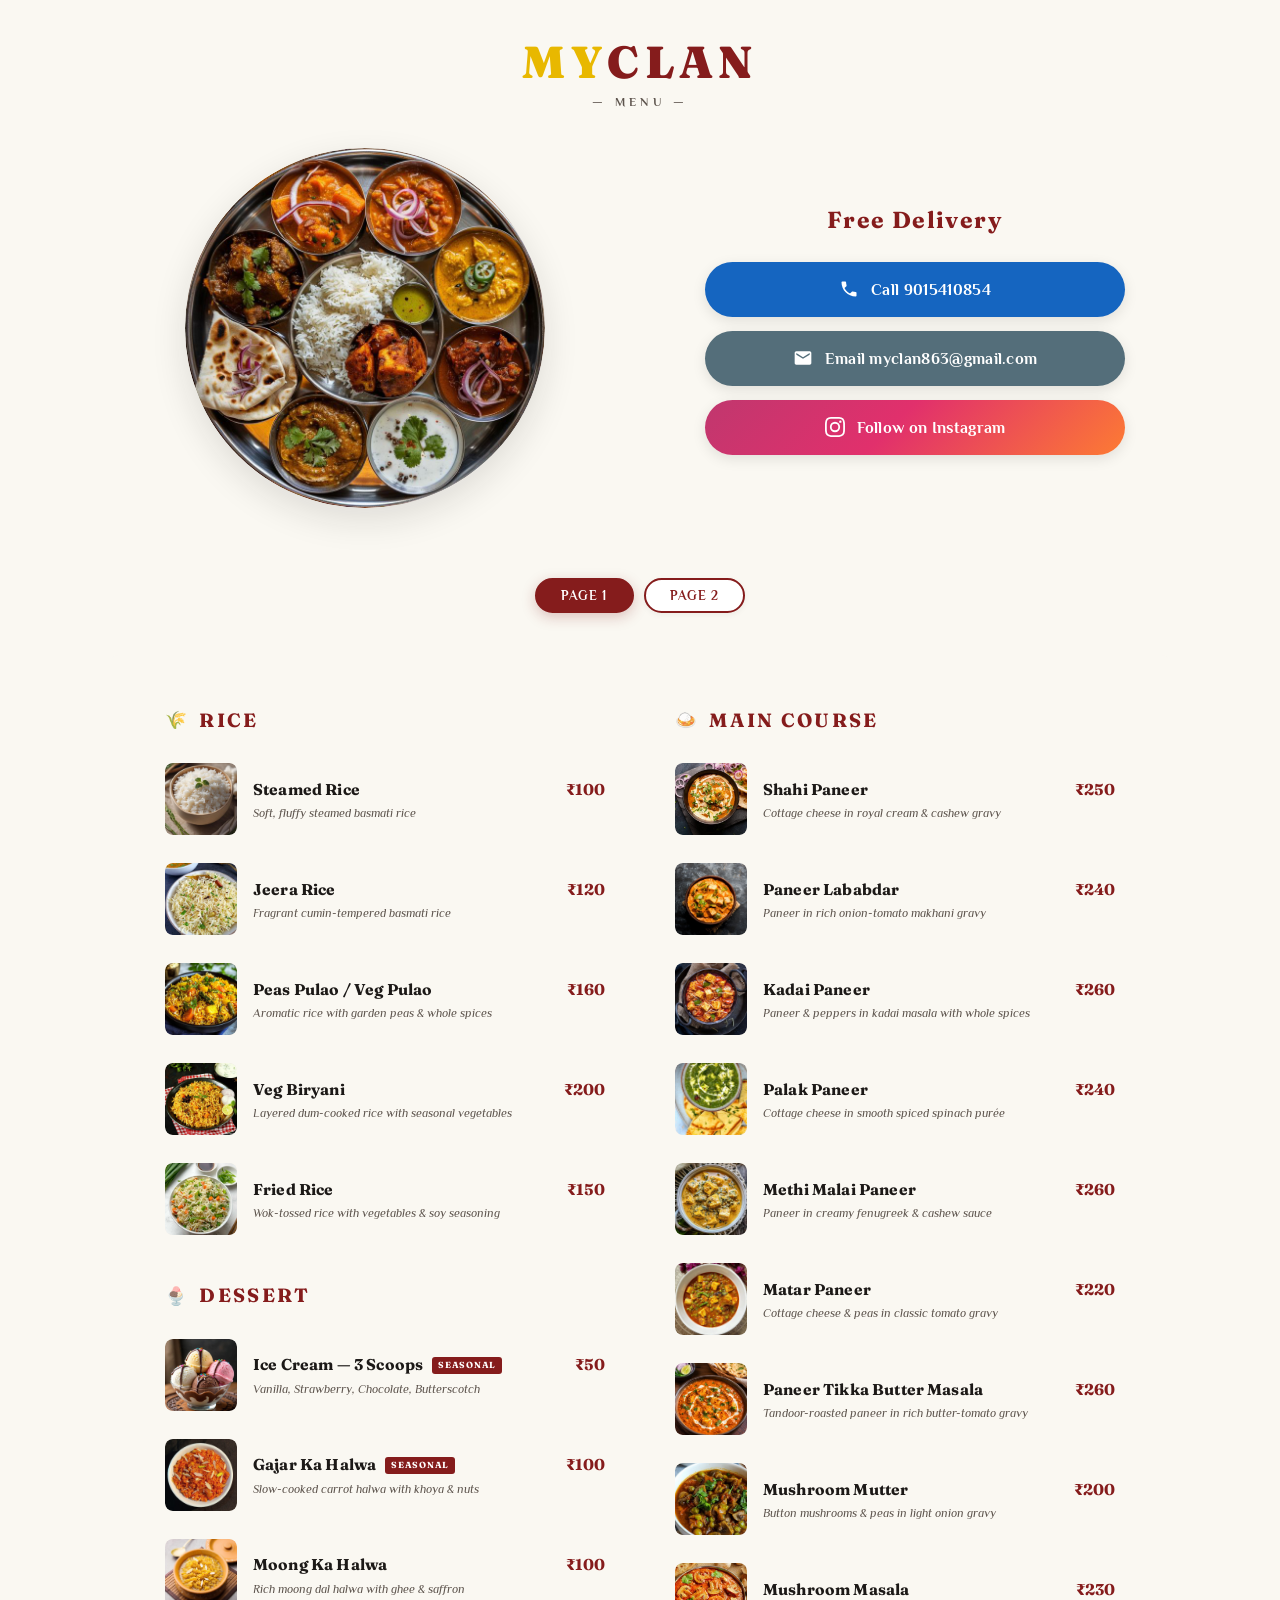
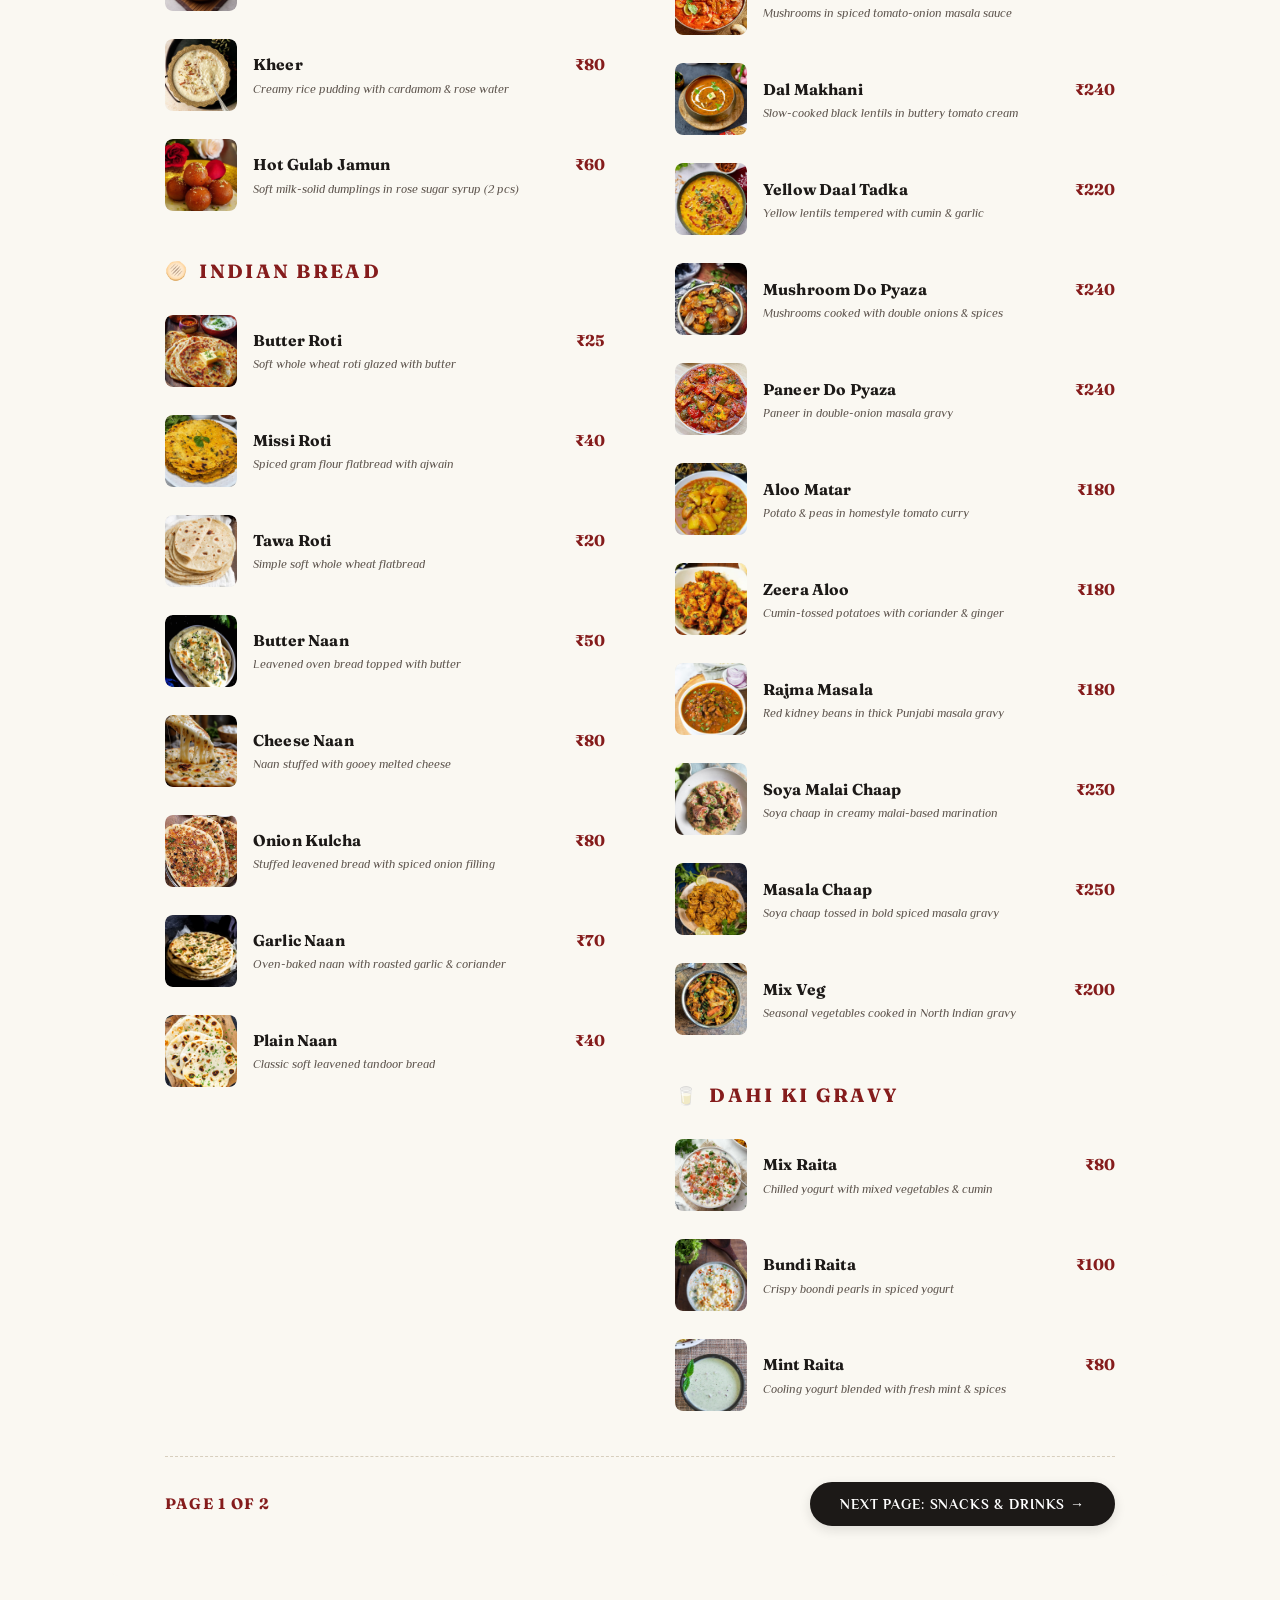
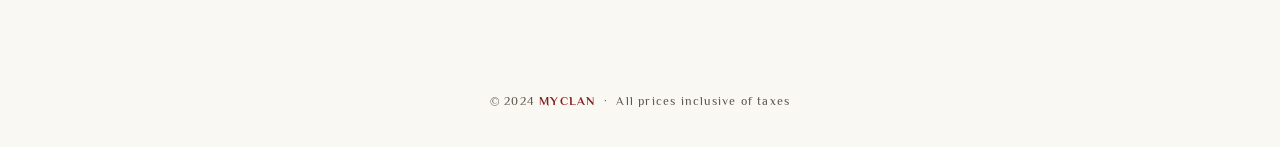
==== commit a05fea51: "Updated clan website" ====
--- a/index.html
+++ b/index.html
@@ -35,7 +35,8 @@
     <!-- LEFT: Circular image frame -->
     <div class="hero-image-wrap">
       <div class="hero-circle-frame">
-        <img id="hero-img" src="images/hero-thali.jpg" alt="MYCLAN Special Pure Veg Thali" width="360" height="360" loading="eager" fetchpriority="high" decoding="async">
+        <img id="hero-img" src="images/hero-thali.jpg" alt="MYCLAN Special Pure Veg Thali" width="360" height="360"
+          loading="eager" fetchpriority="high" decoding="async">
       </div>
     </div>
 
@@ -60,8 +61,8 @@
           Email myclan863@gmail.com
         </a>
 
-        <a id="btn-instagram" class="contact-btn btn-insta" href="https://www.instagram.com/myclankarsog" target="_blank"
-          rel="noopener noreferrer">
+        <a id="btn-instagram" class="contact-btn btn-insta" href="https://www.instagram.com/myclankarsog"
+          target="_blank" rel="noopener noreferrer">
           <svg xmlns="http://www.w3.org/2000/svg" viewBox="0 0 24 24" fill="white">
             <path
               d="M12 2.163c3.204 0 3.584.012 4.85.07 3.252.148 4.771 1.691 4.919 4.919.058 1.265.069 1.645.069 4.849 0 3.205-.012 3.584-.069 4.849-.149 3.225-1.664 4.771-4.919 4.919-1.266.058-1.644.07-4.85.07-3.204 0-3.584-.012-4.849-.07-3.26-.149-4.771-1.699-4.919-4.92-.058-1.265-.07-1.644-.07-4.849 0-3.204.013-3.583.07-4.849.149-3.227 1.664-4.771 4.919-4.919 1.266-.057 1.645-.069 4.849-.069zM12 0C8.741 0 8.333.014 7.053.072 2.695.272.273 2.69.073 7.052.014 8.333 0 8.741 0 12c0 3.259.014 3.668.072 4.948.2 4.358 2.618 6.78 6.98 6.98C8.333 23.986 8.741 24 12 24c3.259 0 3.668-.014 4.948-.072 4.354-.2 6.782-2.618 6.979-6.98.059-1.28.073-1.689.073-4.948 0-3.259-.014-3.667-.072-4.947-.196-4.354-2.617-6.78-6.979-6.98C15.668.014 15.259 0 12 0zm0 5.838a6.162 6.162 0 100 12.324 6.162 6.162 0 000-12.324zM12 16a4 4 0 110-8 4 4 0 010 8zm6.406-11.845a1.44 1.44 0 100 2.881 1.44 1.44 0 000-2.881z" />
@@ -88,548 +89,558 @@
     <div id="menu-page-1" class="menu-page">
       <div class="menu-paper">
 
-      <div class="menu-columns">
-
-        <!-- ═══ LEFT COLUMN ═══ -->
-        <div class="menu-column">
-
-          <!-- RICE -->
-          <section class="menu-section" id="rice">
-            <div class="category-header">
-              <h2 class="category-title"><span class="category-icon">🌾</span> Rice</h2>
-            </div>
-            <ul class="item-list">
-
-              <li class="menu-item">
-                <div class="item-img"><img src="images/steamed-rice.jpg" alt="Steamed Rice" loading="lazy" decoding="async"></div>
-                <div class="item-content">
-                  <div class="menu-item-main">
-                    <span class="menu-item-name">Steamed Rice</span>
-                    <span class="menu-item-price">₹100</span>
-                  </div>
-                  <span class="menu-item-sub">Soft, fluffy steamed basmati rice</span>
-                </div>
-              </li>
-
-              <li class="menu-item">
-                <div class="item-img"><img src="images/jeera-rice.jpg" alt="Jeera Rice" loading="lazy" decoding="async"></div>
-                <div class="item-content">
-                  <div class="menu-item-main">
-                    <span class="menu-item-name">Jeera Rice</span>
-                    <span class="menu-item-price">₹120</span>
-                  </div>
-                  <span class="menu-item-sub">Fragrant cumin-tempered basmati rice</span>
-                </div>
-              </li>
-
-              <li class="menu-item">
-                <div class="item-img"><img src="images/veg-pulao.jpg" alt="Peas Pulao / Veg Pulao" loading="lazy" decoding="async"></div>
-                <div class="item-content">
-                  <div class="menu-item-main">
-                    <span class="menu-item-name">Peas Pulao / Veg Pulao</span>
-                    <span class="menu-item-price">₹160</span>
-                  </div>
-                  <span class="menu-item-sub">Aromatic rice with garden peas &amp; whole spices</span>
-                </div>
-              </li>
-
-              <li class="menu-item">
-                <div class="item-img"><img src="images/veg-biryani.jpg" alt="Veg Biryani" loading="lazy" decoding="async"></div>
-                <div class="item-content">
-                  <div class="menu-item-main">
-                    <span class="menu-item-name">Veg Biryani</span>
-                    <span class="menu-item-price">₹200</span>
-                  </div>
-                  <span class="menu-item-sub">Layered dum-cooked rice with seasonal vegetables</span>
-                </div>
-              </li>
-
-              <li class="menu-item">
-                <div class="item-img"><img src="images/fried-rice.jpg" alt="Fried Rice" loading="lazy" decoding="async"></div>
-                <div class="item-content">
-                  <div class="menu-item-main">
-                    <span class="menu-item-name">Fried Rice</span>
-                    <span class="menu-item-price">₹150</span>
-                  </div>
-                  <span class="menu-item-sub">Wok-tossed rice with vegetables &amp; soy seasoning</span>
-                </div>
-              </li>
-
-            </ul>
-          </section>
-
-          <!-- DESSERT -->
-          <section class="menu-section" id="dessert">
-            <div class="category-header">
-              <h2 class="category-title"><span class="category-icon">🍨</span> Dessert</h2>
-            </div>
-            <ul class="item-list">
-
-              <li class="menu-item">
-                <div class="item-img"><img src="images/ice-cream.jpg" alt="Ice Cream — 3 Scoops" loading="lazy" decoding="async"></div>
-                <div class="item-content">
-                  <div class="menu-item-main">
-                    <span class="menu-item-name">
-                      Ice Cream — 3 Scoops
-                      <span class="seasonal-tag">Seasonal</span>
-                    </span>
-                    <span class="menu-item-price">₹50</span>
-                  </div>
-                  <span class="menu-item-sub">Vanilla, Strawberry, Chocolate, Butterscotch</span>
-                </div>
-              </li>
-
-              <li class="menu-item">
-                <div class="item-img"><img src="images/gajar-halwa.jpg" alt="Gajar Ka Halwa" loading="lazy" decoding="async"></div>
-                <div class="item-content">
-                  <div class="menu-item-main">
-                    <span class="menu-item-name">
-                      Gajar Ka Halwa
-                      <span class="seasonal-tag">Seasonal</span>
-                    </span>
-                    <span class="menu-item-price">₹100</span>
-                  </div>
-                  <span class="menu-item-sub">Slow-cooked carrot halwa with khoya &amp; nuts</span>
-                </div>
-              </li>
-
-              <li class="menu-item">
-                <div class="item-img"><img src="images/moong-halwa.jpg" alt="Moong Ka Halwa" style="object-position: center 65%;" loading="lazy" decoding="async"></div>
-                <div class="item-content">
-                  <div class="menu-item-main">
-                    <span class="menu-item-name">Moong Ka Halwa</span>
-                    <span class="menu-item-price">₹100</span>
-                  </div>
-                  <span class="menu-item-sub">Rich moong dal halwa with ghee &amp; saffron</span>
-                </div>
-              </li>
-
-              <li class="menu-item">
-                <div class="item-img"><img src="images/kheer.jpg" alt="Kheer" style="object-position: center 55%;" loading="lazy" decoding="async"></div>
-                <div class="item-content">
-                  <div class="menu-item-main">
-                    <span class="menu-item-name">Kheer</span>
-                    <span class="menu-item-price">₹80</span>
-                  </div>
-                  <span class="menu-item-sub">Creamy rice pudding with cardamom &amp; rose water</span>
-                </div>
-              </li>
-
-              <li class="menu-item">
-                <div class="item-img"><img src="images/gulab-jamun.jpg" alt="Hot Gulab Jamun" style="object-position: center 70%;" loading="lazy" decoding="async"></div>
-                <div class="item-content">
-                  <div class="menu-item-main">
-                    <span class="menu-item-name">Hot Gulab Jamun</span>
-                    <span class="menu-item-price">₹60</span>
-                  </div>
-                  <span class="menu-item-sub">Soft milk-solid dumplings in rose sugar syrup (2 pcs)</span>
-                </div>
-              </li>
-
-            </ul>
-          </section>
-
-          <!-- INDIAN BREAD -->
-          <section class="menu-section" id="bread">
-            <div class="category-header">
-              <h2 class="category-title"><span class="category-icon">🫓</span> Indian Bread</h2>
-            </div>
-            <ul class="item-list">
-
-              <li class="menu-item">
-                <div class="item-img"><img src="images/tandoori-roti.jpg" alt="Tandoori Roti" loading="lazy" /></div>
-                <div class="item-content">
-                  <div class="menu-item-main">
-                    <span class="menu-item-name">Tandoori Roti</span>
-                    <span class="menu-item-price">₹30</span>
-                  </div>
-                  <span class="menu-item-sub">Whole wheat bread baked in clay oven</span>
-                </div>
-              </li>
-
-              <li class="menu-item">
-                <div class="item-img"><img src="images/butter-roti.jpg" alt="Butter Roti" loading="lazy" /></div>
-                <div class="item-content">
-                  <div class="menu-item-main">
-                    <span class="menu-item-name">Butter Roti</span>
-                    <span class="menu-item-price">₹25</span>
-                  </div>
-                  <span class="menu-item-sub">Soft whole wheat roti glazed with butter</span>
-                </div>
-              </li>
-
-              <li class="menu-item">
-                <div class="item-img"><img src="images/tandoori-butter-roti.jpg" alt="Tandoori Butter Roti" loading="lazy" /></div>
-                <div class="item-content">
-                  <div class="menu-item-main">
-                    <span class="menu-item-name">Tandoori Butter Roti</span>
-                    <span class="menu-item-price">₹35</span>
-                  </div>
-                  <span class="menu-item-sub">Tandoor-baked roti with generous butter drizzle</span>
-                </div>
-              </li>
-
-              <li class="menu-item">
-                <div class="item-img"><img src="images/missi-roti.jpg" alt="Missi Roti" loading="lazy" /></div>
-                <div class="item-content">
-                  <div class="menu-item-main">
-                    <span class="menu-item-name">Missi Roti</span>
-                    <span class="menu-item-price">₹40</span>
-                  </div>
-                  <span class="menu-item-sub">Spiced gram flour flatbread with ajwain</span>
-                </div>
-              </li>
-
-              <li class="menu-item">
-                <div class="item-img"><img src="images/tawa-roti.jpg" alt="Tawa Roti" loading="lazy" /></div>
-                <div class="item-content">
-                  <div class="menu-item-main">
-                    <span class="menu-item-name">Tawa Roti</span>
-                    <span class="menu-item-price">₹15</span>
-                  </div>
-                  <span class="menu-item-sub">Simple soft whole wheat flatbread</span>
-                </div>
-              </li>
-
-              <li class="menu-item">
-                <div class="item-img"><img src="images/butter-naan.jpg" alt="Butter Naan" loading="lazy" /></div>
-                <div class="item-content">
-                  <div class="menu-item-main">
-                    <span class="menu-item-name">Butter Naan</span>
-                    <span class="menu-item-price">₹50</span>
-                  </div>
-                  <span class="menu-item-sub">Leavened oven bread topped with butter</span>
-                </div>
-              </li>
-
-              <li class="menu-item">
-                <div class="item-img"><img src="images/cheese-naan.jpg" alt="Cheese Naan" loading="lazy" /></div>
-                <div class="item-content">
-                  <div class="menu-item-main">
-                    <span class="menu-item-name">Cheese Naan</span>
-                    <span class="menu-item-price">₹80</span>
-                  </div>
-                  <span class="menu-item-sub">Naan stuffed with gooey melted cheese</span>
-                </div>
-              </li>
-
-              <li class="menu-item">
-                <div class="item-img"><img src="images/onion-kulcha.jpg" alt="Onion Kulcha" loading="lazy" /></div>
-                <div class="item-content">
-                  <div class="menu-item-main">
-                    <span class="menu-item-name">Onion Kulcha</span>
-                    <span class="menu-item-price">₹80</span>
-                  </div>
-                  <span class="menu-item-sub">Stuffed leavened bread with spiced onion filling</span>
-                </div>
-              </li>
-
-              <li class="menu-item">
-                <div class="item-img"><img src="images/garlic-naan.jpg" alt="Garlic Naan" loading="lazy" /></div>
-                <div class="item-content">
-                  <div class="menu-item-main">
-                    <span class="menu-item-name">Garlic Naan</span>
-                    <span class="menu-item-price">₹70</span>
-                  </div>
-                  <span class="menu-item-sub">Oven-baked naan with roasted garlic &amp; coriander</span>
-                </div>
-              </li>
-
-              <li class="menu-item">
-                <div class="item-img"><img src="images/plain-naan.jpg" alt="Plain Naan" loading="lazy" /></div>
-                <div class="item-content">
-                  <div class="menu-item-main">
-                    <span class="menu-item-name">Plain Naan</span>
-                    <span class="menu-item-price">₹40</span>
-                  </div>
-                  <span class="menu-item-sub">Classic soft leavened tandoor bread</span>
-                </div>
-              </li>
-
-            </ul>
-          </section>
+        <div class="menu-columns">
+
+          <!-- ═══ LEFT COLUMN ═══ -->
+          <div class="menu-column">
+
+            <!-- RICE -->
+            <section class="menu-section" id="rice">
+              <div class="category-header">
+                <h2 class="category-title"><span class="category-icon">🌾</span> Rice</h2>
+              </div>
+              <ul class="item-list">
+
+                <li class="menu-item">
+                  <div class="item-img"><img src="images/steamed-rice.jpg" alt="Steamed Rice" loading="lazy"
+                      decoding="async"></div>
+                  <div class="item-content">
+                    <div class="menu-item-main">
+                      <span class="menu-item-name">Steamed Rice</span>
+                      <span class="menu-item-price">₹100</span>
+                    </div>
+                    <span class="menu-item-sub">Soft, fluffy steamed basmati rice</span>
+                  </div>
+                </li>
+
+                <li class="menu-item">
+                  <div class="item-img"><img src="images/jeera-rice.jpg" alt="Jeera Rice" loading="lazy"
+                      decoding="async"></div>
+                  <div class="item-content">
+                    <div class="menu-item-main">
+                      <span class="menu-item-name">Jeera Rice</span>
+                      <span class="menu-item-price">₹120</span>
+                    </div>
+                    <span class="menu-item-sub">Fragrant cumin-tempered basmati rice</span>
+                  </div>
+                </li>
+
+                <li class="menu-item">
+                  <div class="item-img"><img src="images/veg-pulao.jpg" alt="Peas Pulao / Veg Pulao" loading="lazy"
+                      decoding="async"></div>
+                  <div class="item-content">
+                    <div class="menu-item-main">
+                      <span class="menu-item-name">Peas Pulao / Veg Pulao</span>
+                      <span class="menu-item-price">₹160</span>
+                    </div>
+                    <span class="menu-item-sub">Aromatic rice with garden peas &amp; whole spices</span>
+                  </div>
+                </li>
+
+                <li class="menu-item">
+                  <div class="item-img"><img src="images/veg-biryani.jpg" alt="Veg Biryani" loading="lazy"
+                      decoding="async"></div>
+                  <div class="item-content">
+                    <div class="menu-item-main">
+                      <span class="menu-item-name">Veg Biryani</span>
+                      <span class="menu-item-price">₹200</span>
+                    </div>
+                    <span class="menu-item-sub">Layered dum-cooked rice with seasonal vegetables</span>
+                  </div>
+                </li>
+
+                <li class="menu-item">
+                  <div class="item-img"><img src="images/fried-rice.jpg" alt="Fried Rice" loading="lazy"
+                      decoding="async"></div>
+                  <div class="item-content">
+                    <div class="menu-item-main">
+                      <span class="menu-item-name">Fried Rice</span>
+                      <span class="menu-item-price">₹150</span>
+                    </div>
+                    <span class="menu-item-sub">Wok-tossed rice with vegetables &amp; soy seasoning</span>
+                  </div>
+                </li>
+
+              </ul>
+            </section>
+
+            <!-- DESSERT -->
+            <section class="menu-section" id="dessert">
+              <div class="category-header">
+                <h2 class="category-title"><span class="category-icon">🍨</span> Dessert</h2>
+              </div>
+              <ul class="item-list">
+
+                <li class="menu-item">
+                  <div class="item-img"><img src="images/ice-cream.jpg" alt="Ice Cream — 3 Scoops" loading="lazy"
+                      decoding="async"></div>
+                  <div class="item-content">
+                    <div class="menu-item-main">
+                      <span class="menu-item-name">
+                        Ice Cream — 3 Scoops
+                        <span class="seasonal-tag">Seasonal</span>
+                      </span>
+                      <span class="menu-item-price">₹50</span>
+                    </div>
+                    <span class="menu-item-sub">Vanilla, Strawberry, Chocolate, Butterscotch</span>
+                  </div>
+                </li>
+
+                <li class="menu-item">
+                  <div class="item-img"><img src="images/gajar-halwa.jpg" alt="Gajar Ka Halwa" loading="lazy"
+                      decoding="async"></div>
+                  <div class="item-content">
+                    <div class="menu-item-main">
+                      <span class="menu-item-name">
+                        Gajar Ka Halwa
+                        <span class="seasonal-tag">Seasonal</span>
+                      </span>
+                      <span class="menu-item-price">₹100</span>
+                    </div>
+                    <span class="menu-item-sub">Slow-cooked carrot halwa with khoya &amp; nuts</span>
+                  </div>
+                </li>
+
+                <li class="menu-item">
+                  <div class="item-img"><img src="images/moong-halwa.jpg" alt="Moong Ka Halwa"
+                      style="object-position: center 65%;" loading="lazy" decoding="async"></div>
+                  <div class="item-content">
+                    <div class="menu-item-main">
+                      <span class="menu-item-name">Moong Ka Halwa</span>
+                      <span class="menu-item-price">₹100</span>
+                    </div>
+                    <span class="menu-item-sub">Rich moong dal halwa with ghee &amp; saffron</span>
+                  </div>
+                </li>
+
+                <li class="menu-item">
+                  <div class="item-img"><img src="images/kheer.jpg" alt="Kheer" style="object-position: center 55%;"
+                      loading="lazy" decoding="async"></div>
+                  <div class="item-content">
+                    <div class="menu-item-main">
+                      <span class="menu-item-name">Kheer</span>
+                      <span class="menu-item-price">₹80</span>
+                    </div>
+                    <span class="menu-item-sub">Creamy rice pudding with cardamom &amp; rose water</span>
+                  </div>
+                </li>
+
+                <li class="menu-item">
+                  <div class="item-img"><img src="images/gulab-jamun.jpg" alt="Hot Gulab Jamun"
+                      style="object-position: center 70%;" loading="lazy" decoding="async"></div>
+                  <div class="item-content">
+                    <div class="menu-item-main">
+                      <span class="menu-item-name">Hot Gulab Jamun</span>
+                      <span class="menu-item-price">₹60</span>
+                    </div>
+                    <span class="menu-item-sub">Soft milk-solid dumplings in rose sugar syrup (2 pcs)</span>
+                  </div>
+                </li>
+
+              </ul>
+            </section>
+
+            <!-- INDIAN BREAD -->
+            <section class="menu-section" id="bread">
+              <div class="category-header">
+                <h2 class="category-title"><span class="category-icon">🫓</span> Indian Bread</h2>
+              </div>
+              <ul class="item-list">
+
+                <li class="menu-item">
+                  <div class="item-img"><img src="images/butter-roti.jpg" alt="Butter Roti" loading="lazy" /></div>
+                  <div class="item-content">
+                    <div class="menu-item-main">
+                      <span class="menu-item-name">Butter Roti</span>
+                      <span class="menu-item-price">₹25</span>
+                    </div>
+                    <span class="menu-item-sub">Soft whole wheat roti glazed with butter</span>
+                  </div>
+                </li>
+
+                <li class="menu-item">
+                  <div class="item-img"><img src="images/missi-roti.jpg" alt="Missi Roti" loading="lazy" /></div>
+                  <div class="item-content">
+                    <div class="menu-item-main">
+                      <span class="menu-item-name">Missi Roti</span>
+                      <span class="menu-item-price">₹40</span>
+                    </div>
+                    <span class="menu-item-sub">Spiced gram flour flatbread with ajwain</span>
+                  </div>
+                </li>
+
+                <li class="menu-item">
+                  <div class="item-img"><img src="images/tawa-roti.jpg" alt="Tawa Roti" loading="lazy" /></div>
+                  <div class="item-content">
+                    <div class="menu-item-main">
+                      <span class="menu-item-name">Tawa Roti</span>
+                      <span class="menu-item-price">₹20</span>
+                    </div>
+                    <span class="menu-item-sub">Simple soft whole wheat flatbread</span>
+                  </div>
+                </li>
+
+                <li class="menu-item">
+                  <div class="item-img"><img src="images/butter-naan.jpg" alt="Butter Naan" loading="lazy" /></div>
+                  <div class="item-content">
+                    <div class="menu-item-main">
+                      <span class="menu-item-name">Butter Naan</span>
+                      <span class="menu-item-price">₹50</span>
+                    </div>
+                    <span class="menu-item-sub">Leavened oven bread topped with butter</span>
+                  </div>
+                </li>
+
+                <li class="menu-item">
+                  <div class="item-img"><img src="images/cheese-naan.jpg" alt="Cheese Naan" loading="lazy" /></div>
+                  <div class="item-content">
+                    <div class="menu-item-main">
+                      <span class="menu-item-name">Cheese Naan</span>
+                      <span class="menu-item-price">₹80</span>
+                    </div>
+                    <span class="menu-item-sub">Naan stuffed with gooey melted cheese</span>
+                  </div>
+                </li>
+
+                <li class="menu-item">
+                  <div class="item-img"><img src="images/onion-kulcha.jpg" alt="Onion Kulcha" loading="lazy" /></div>
+                  <div class="item-content">
+                    <div class="menu-item-main">
+                      <span class="menu-item-name">Onion Kulcha</span>
+                      <span class="menu-item-price">₹80</span>
+                    </div>
+                    <span class="menu-item-sub">Stuffed leavened bread with spiced onion filling</span>
+                  </div>
+                </li>
+
+                <li class="menu-item">
+                  <div class="item-img"><img src="images/garlic-naan.jpg" alt="Garlic Naan" loading="lazy" /></div>
+                  <div class="item-content">
+                    <div class="menu-item-main">
+                      <span class="menu-item-name">Garlic Naan</span>
+                      <span class="menu-item-price">₹70</span>
+                    </div>
+                    <span class="menu-item-sub">Oven-baked naan with roasted garlic &amp; coriander</span>
+                  </div>
+                </li>
+
+                <li class="menu-item">
+                  <div class="item-img"><img src="images/plain-naan.jpg" alt="Plain Naan" loading="lazy" /></div>
+                  <div class="item-content">
+                    <div class="menu-item-main">
+                      <span class="menu-item-name">Plain Naan</span>
+                      <span class="menu-item-price">₹40</span>
+                    </div>
+                    <span class="menu-item-sub">Classic soft leavened tandoor bread</span>
+                  </div>
+                </li>
+
+              </ul>
+            </section>
+
+          </div>
+          <!-- /LEFT COLUMN -->
+
+          <!-- ═══ RIGHT COLUMN ═══ -->
+          <div class="menu-column">
+
+            <!-- MAIN COURSE -->
+            <section class="menu-section" id="maincourse">
+              <div class="category-header">
+                <h2 class="category-title"><span class="category-icon">🍛</span> Main Course</h2>
+              </div>
+              <ul class="item-list">
+
+                <li class="menu-item">
+                  <div class="item-img"><img src="images/shahi-paneer.jpg" alt="Shahi Paneer" loading="lazy"
+                      decoding="async"></div>
+                  <div class="item-content">
+                    <div class="menu-item-main">
+                      <span class="menu-item-name">Shahi Paneer</span>
+                      <span class="menu-item-price">₹250</span>
+                    </div>
+                    <span class="menu-item-sub">Cottage cheese in royal cream &amp; cashew gravy</span>
+                  </div>
+                </li>
+
+                <li class="menu-item">
+                  <div class="item-img"><img src="images/paneer-lababdar.jpg" alt="Paneer Lababdar" loading="lazy"
+                      decoding="async"></div>
+                  <div class="item-content">
+                    <div class="menu-item-main">
+                      <span class="menu-item-name">Paneer Lababdar</span>
+                      <span class="menu-item-price">₹240</span>
+                    </div>
+                    <span class="menu-item-sub">Paneer in rich onion-tomato makhani gravy</span>
+                  </div>
+                </li>
+
+                <li class="menu-item">
+                  <div class="item-img"><img src="images/kadai-paneer.jpg" alt="Kadai Paneer" loading="lazy"
+                      decoding="async"></div>
+                  <div class="item-content">
+                    <div class="menu-item-main">
+                      <span class="menu-item-name">Kadai Paneer</span>
+                      <span class="menu-item-price">₹260</span>
+                    </div>
+                    <span class="menu-item-sub">Paneer &amp; peppers in kadai masala with whole spices</span>
+                  </div>
+                </li>
+
+                <li class="menu-item">
+                  <div class="item-img"><img src="images/palak-paneer.jpg" alt="Palak Paneer" loading="lazy"
+                      decoding="async"></div>
+                  <div class="item-content">
+                    <div class="menu-item-main">
+                      <span class="menu-item-name">Palak Paneer</span>
+                      <span class="menu-item-price">₹240</span>
+                    </div>
+                    <span class="menu-item-sub">Cottage cheese in smooth spiced spinach purée</span>
+                  </div>
+                </li>
+
+                <li class="menu-item">
+                  <div class="item-img"><img src="images/methi-malai-paneer.jpg" alt="Methi Malai Paneer" loading="lazy"
+                      decoding="async"></div>
+                  <div class="item-content">
+                    <div class="menu-item-main">
+                      <span class="menu-item-name">Methi Malai Paneer</span>
+                      <span class="menu-item-price">₹260</span>
+                    </div>
+                    <span class="menu-item-sub">Paneer in creamy fenugreek &amp; cashew sauce</span>
+                  </div>
+                </li>
+
+                <li class="menu-item">
+                  <div class="item-img"><img src="images/matar-paneer.jpg" alt="Matar Paneer" loading="lazy"
+                      decoding="async"></div>
+                  <div class="item-content">
+                    <div class="menu-item-main">
+                      <span class="menu-item-name">Matar Paneer</span>
+                      <span class="menu-item-price">₹220</span>
+                    </div>
+                    <span class="menu-item-sub">Cottage cheese &amp; peas in classic tomato gravy</span>
+                  </div>
+                </li>
+
+                <li class="menu-item">
+                  <div class="item-img"><img src="images/paneer-tikka-butter-masala.jpg"
+                      alt="Paneer Tikka Butter Masala" loading="lazy" decoding="async"></div>
+                  <div class="item-content">
+                    <div class="menu-item-main">
+                      <span class="menu-item-name">Paneer Tikka Butter Masala</span>
+                      <span class="menu-item-price">₹260</span>
+                    </div>
+                    <span class="menu-item-sub">Tandoor-roasted paneer in rich butter-tomato gravy</span>
+                  </div>
+                </li>
+
+                <li class="menu-item">
+                  <div class="item-img"><img src="images/mushroom-mutter.jpg" alt="Mushroom Mutter" loading="lazy"
+                      decoding="async"></div>
+                  <div class="item-content">
+                    <div class="menu-item-main">
+                      <span class="menu-item-name">Mushroom Mutter</span>
+                      <span class="menu-item-price">₹200</span>
+                    </div>
+                    <span class="menu-item-sub">Button mushrooms &amp; peas in light onion gravy</span>
+                  </div>
+                </li>
+
+                <li class="menu-item">
+                  <div class="item-img"><img src="images/mushroom-masala.jpg" alt="Mushroom Masala" loading="lazy"
+                      decoding="async"></div>
+                  <div class="item-content">
+                    <div class="menu-item-main">
+                      <span class="menu-item-name">Mushroom Masala</span>
+                      <span class="menu-item-price">₹230</span>
+                    </div>
+                    <span class="menu-item-sub">Mushrooms in spiced tomato-onion masala sauce</span>
+                  </div>
+                </li>
+
+                <li class="menu-item">
+                  <div class="item-img"><img src="images/dal-makhani.jpg" alt="Dal Makhani" loading="lazy"
+                      decoding="async"></div>
+                  <div class="item-content">
+                    <div class="menu-item-main">
+                      <span class="menu-item-name">Dal Makhani</span>
+                      <span class="menu-item-price">₹240</span>
+                    </div>
+                    <span class="menu-item-sub">Slow-cooked black lentils in buttery tomato cream</span>
+                  </div>
+                </li>
+
+                <li class="menu-item">
+                  <div class="item-img"><img src="images/yellow-daal-tadka.jpg" alt="Yellow Daal Tadka" loading="lazy"
+                      decoding="async"></div>
+                  <div class="item-content">
+                    <div class="menu-item-main">
+                      <span class="menu-item-name">Yellow Daal Tadka</span>
+                      <span class="menu-item-price">₹220</span>
+                    </div>
+                    <span class="menu-item-sub">Yellow lentils tempered with cumin &amp; garlic</span>
+                  </div>
+                </li>
+
+                <li class="menu-item">
+                  <div class="item-img"><img src="images/mushroom-do-pyaza.jpg" alt="Mushroom Do Pyaza" loading="lazy"
+                      decoding="async"></div>
+                  <div class="item-content">
+                    <div class="menu-item-main">
+                      <span class="menu-item-name">Mushroom Do Pyaza</span>
+                      <span class="menu-item-price">₹240</span>
+                    </div>
+                    <span class="menu-item-sub">Mushrooms cooked with double onions &amp; spices</span>
+                  </div>
+                </li>
+
+                <li class="menu-item">
+                  <div class="item-img"><img src="images/paneer-do-pyaza.jpg" alt="Paneer Do Pyaza" loading="lazy"
+                      decoding="async"></div>
+                  <div class="item-content">
+                    <div class="menu-item-main">
+                      <span class="menu-item-name">Paneer Do Pyaza</span>
+                      <span class="menu-item-price">₹240</span>
+                    </div>
+                    <span class="menu-item-sub">Paneer in double-onion masala gravy</span>
+                  </div>
+                </li>
+
+                <li class="menu-item">
+                  <div class="item-img"><img src="images/aloo-matar.jpg" alt="Aloo Matar" loading="lazy"
+                      decoding="async"></div>
+                  <div class="item-content">
+                    <div class="menu-item-main">
+                      <span class="menu-item-name">Aloo Matar</span>
+                      <span class="menu-item-price">₹180</span>
+                    </div>
+                    <span class="menu-item-sub">Potato &amp; peas in homestyle tomato curry</span>
+                  </div>
+                </li>
+
+                <li class="menu-item">
+                  <div class="item-img"><img src="images/zeera-aloo.jpg" alt="Zeera Aloo" loading="lazy"
+                      decoding="async"></div>
+                  <div class="item-content">
+                    <div class="menu-item-main">
+                      <span class="menu-item-name">Zeera Aloo</span>
+                      <span class="menu-item-price">₹180</span>
+                    </div>
+                    <span class="menu-item-sub">Cumin-tossed potatoes with coriander &amp; ginger</span>
+                  </div>
+                </li>
+
+                <li class="menu-item">
+                  <div class="item-img"><img src="images/rajma-masala.jpg" alt="Rajma Masala" loading="lazy"
+                      decoding="async"></div>
+                  <div class="item-content">
+                    <div class="menu-item-main">
+                      <span class="menu-item-name">Rajma Masala</span>
+                      <span class="menu-item-price">₹180</span>
+                    </div>
+                    <span class="menu-item-sub">Red kidney beans in thick Punjabi masala gravy</span>
+                  </div>
+                </li>
+
+                <li class="menu-item">
+                  <div class="item-img"><img src="images/soya-malai-chaap.jpg" alt="Soya Malai Chaap" loading="lazy"
+                      decoding="async"></div>
+                  <div class="item-content">
+                    <div class="menu-item-main">
+                      <span class="menu-item-name">Soya Malai Chaap</span>
+                      <span class="menu-item-price">₹230</span>
+                    </div>
+                    <span class="menu-item-sub">Soya chaap in creamy malai-based marination</span>
+                  </div>
+                </li>
+
+                <li class="menu-item">
+                  <div class="item-img"><img src="images/masala-chaap.jpg" alt="Masala Chaap" loading="lazy"
+                      decoding="async"></div>
+                  <div class="item-content">
+                    <div class="menu-item-main">
+                      <span class="menu-item-name">Masala Chaap</span>
+                      <span class="menu-item-price">₹250</span>
+                    </div>
+                    <span class="menu-item-sub">Soya chaap tossed in bold spiced masala gravy</span>
+                  </div>
+                </li>
+
+                <li class="menu-item">
+                  <div class="item-img"><img src="images/mix-veg.jpg" alt="Mix Veg" loading="lazy" decoding="async">
+                  </div>
+                  <div class="item-content">
+                    <div class="menu-item-main">
+                      <span class="menu-item-name">Mix Veg</span>
+                      <span class="menu-item-price">₹200</span>
+                    </div>
+                    <span class="menu-item-sub">Seasonal vegetables cooked in North Indian gravy</span>
+                  </div>
+                </li>
+
+              </ul>
+            </section>
+
+            <!-- DAHI KI GRAVY -->
+            <section class="menu-section" id="dahi">
+              <div class="category-header">
+                <h2 class="category-title"><span class="category-icon">🥛</span> Dahi Ki Gravy</h2>
+              </div>
+              <ul class="item-list">
+
+                <li class="menu-item">
+                  <div class="item-img"><img src="images/mix-raita.jpg" alt="Mix Raita" loading="lazy" decoding="async">
+                  </div>
+                  <div class="item-content">
+                    <div class="menu-item-main">
+                      <span class="menu-item-name">Mix Raita</span>
+                      <span class="menu-item-price">₹80</span>
+                    </div>
+                    <span class="menu-item-sub">Chilled yogurt with mixed vegetables &amp; cumin</span>
+                  </div>
+                </li>
+
+                <li class="menu-item">
+                  <div class="item-img"><img src="images/boondi-raita.jpg" alt="Bundi Raita" loading="lazy"
+                      decoding="async"></div>
+                  <div class="item-content">
+                    <div class="menu-item-main">
+                      <span class="menu-item-name">Bundi Raita</span>
+                      <span class="menu-item-price">₹100</span>
+                    </div>
+                    <span class="menu-item-sub">Crispy boondi pearls in spiced yogurt</span>
+                  </div>
+                </li>
+
+                <li class="menu-item">
+                  <div class="item-img"><img src="images/mint-raita.jpg" alt="Mint Raita"
+                      style="object-position: center 80%;" loading="lazy" decoding="async"></div>
+                  <div class="item-content">
+                    <div class="menu-item-main">
+                      <span class="menu-item-name">Mint Raita</span>
+                      <span class="menu-item-price">₹80</span>
+                    </div>
+                    <span class="menu-item-sub">Cooling yogurt blended with fresh mint &amp; spices</span>
+                  </div>
+                </li>
+
+              </ul>
+            </section>
+
+          </div>
+          <!-- /RIGHT COLUMN -->
 
         </div>
-        <!-- /LEFT COLUMN -->
-
-        <!-- ═══ RIGHT COLUMN ═══ -->
-        <div class="menu-column">
-
-          <!-- MAIN COURSE -->
-          <section class="menu-section" id="maincourse">
-            <div class="category-header">
-              <h2 class="category-title"><span class="category-icon">🍛</span> Main Course</h2>
-            </div>
-            <ul class="item-list">
-
-              <li class="menu-item">
-                <div class="item-img"><img src="images/shahi-paneer.jpg" alt="Shahi Paneer" loading="lazy" decoding="async"></div>
-                <div class="item-content">
-                  <div class="menu-item-main">
-                    <span class="menu-item-name">Shahi Paneer</span>
-                    <span class="menu-item-price">₹240</span>
-                  </div>
-                  <span class="menu-item-sub">Cottage cheese in royal cream &amp; cashew gravy</span>
-                </div>
-              </li>
-
-              <li class="menu-item">
-                <div class="item-img"><img src="images/paneer-lababdar.jpg" alt="Paneer Lababdar" loading="lazy" decoding="async"></div>
-                <div class="item-content">
-                  <div class="menu-item-main">
-                    <span class="menu-item-name">Paneer Lababdar</span>
-                    <span class="menu-item-price">₹240</span>
-                  </div>
-                  <span class="menu-item-sub">Paneer in rich onion-tomato makhani gravy</span>
-                </div>
-              </li>
-
-              <li class="menu-item">
-                <div class="item-img"><img src="images/kadai-paneer.jpg" alt="Kadai Paneer" loading="lazy" decoding="async"></div>
-                <div class="item-content">
-                  <div class="menu-item-main">
-                    <span class="menu-item-name">Kadai Paneer</span>
-                    <span class="menu-item-price">₹260</span>
-                  </div>
-                  <span class="menu-item-sub">Paneer &amp; peppers in kadai masala with whole spices</span>
-                </div>
-              </li>
-
-              <li class="menu-item">
-                <div class="item-img"><img src="images/palak-paneer.jpg" alt="Palak Paneer" loading="lazy" decoding="async"></div>
-                <div class="item-content">
-                  <div class="menu-item-main">
-                    <span class="menu-item-name">Palak Paneer</span>
-                    <span class="menu-item-price">₹220</span>
-                  </div>
-                  <span class="menu-item-sub">Cottage cheese in smooth spiced spinach purée</span>
-                </div>
-              </li>
-
-              <li class="menu-item">
-                <div class="item-img"><img src="images/methi-malai-paneer.jpg" alt="Methi Malai Paneer" loading="lazy" decoding="async"></div>
-                <div class="item-content">
-                  <div class="menu-item-main">
-                    <span class="menu-item-name">Methi Malai Paneer</span>
-                    <span class="menu-item-price">₹260</span>
-                  </div>
-                  <span class="menu-item-sub">Paneer in creamy fenugreek &amp; cashew sauce</span>
-                </div>
-              </li>
-
-              <li class="menu-item">
-                <div class="item-img"><img src="images/matar-paneer.jpg" alt="Matar Paneer" loading="lazy" decoding="async"></div>
-                <div class="item-content">
-                  <div class="menu-item-main">
-                    <span class="menu-item-name">Matar Paneer</span>
-                    <span class="menu-item-price">₹220</span>
-                  </div>
-                  <span class="menu-item-sub">Cottage cheese &amp; peas in classic tomato gravy</span>
-                </div>
-              </li>
-
-              <li class="menu-item">
-                <div class="item-img"><img src="images/paneer-tikka-butter-masala.jpg" alt="Paneer Tikka Butter Masala" loading="lazy" decoding="async"></div>
-                <div class="item-content">
-                  <div class="menu-item-main">
-                    <span class="menu-item-name">Paneer Tikka Butter Masala</span>
-                    <span class="menu-item-price">₹260</span>
-                  </div>
-                  <span class="menu-item-sub">Tandoor-roasted paneer in rich butter-tomato gravy</span>
-                </div>
-              </li>
-
-              <li class="menu-item">
-                <div class="item-img"><img src="images/mushroom-mutter.jpg" alt="Mushroom Mutter" loading="lazy" decoding="async"></div>
-                <div class="item-content">
-                  <div class="menu-item-main">
-                    <span class="menu-item-name">Mushroom Mutter</span>
-                    <span class="menu-item-price">₹200</span>
-                  </div>
-                  <span class="menu-item-sub">Button mushrooms &amp; peas in light onion gravy</span>
-                </div>
-              </li>
-
-              <li class="menu-item">
-                <div class="item-img"><img src="images/mushroom-masala.jpg" alt="Mushroom Masala" loading="lazy" decoding="async"></div>
-                <div class="item-content">
-                  <div class="menu-item-main">
-                    <span class="menu-item-name">Mushroom Masala</span>
-                    <span class="menu-item-price">₹230</span>
-                  </div>
-                  <span class="menu-item-sub">Mushrooms in spiced tomato-onion masala sauce</span>
-                </div>
-              </li>
-
-              <li class="menu-item">
-                <div class="item-img"><img src="images/dal-makhani.jpg" alt="Dal Makhani" loading="lazy" decoding="async"></div>
-                <div class="item-content">
-                  <div class="menu-item-main">
-                    <span class="menu-item-name">Dal Makhani</span>
-                    <span class="menu-item-price">₹240</span>
-                  </div>
-                  <span class="menu-item-sub">Slow-cooked black lentils in buttery tomato cream</span>
-                </div>
-              </li>
-
-              <li class="menu-item">
-                <div class="item-img"><img src="images/yellow-daal-tadka.jpg" alt="Yellow Daal Tadka" loading="lazy" decoding="async"></div>
-                <div class="item-content">
-                  <div class="menu-item-main">
-                    <span class="menu-item-name">Yellow Daal Tadka</span>
-                    <span class="menu-item-price">₹220</span>
-                  </div>
-                  <span class="menu-item-sub">Yellow lentils tempered with cumin &amp; garlic</span>
-                </div>
-              </li>
-
-              <li class="menu-item">
-                <div class="item-img"><img src="images/mushroom-do-pyaza.jpg" alt="Mushroom Do Pyaza" loading="lazy" decoding="async"></div>
-                <div class="item-content">
-                  <div class="menu-item-main">
-                    <span class="menu-item-name">Mushroom Do Pyaza</span>
-                    <span class="menu-item-price">₹240</span>
-                  </div>
-                  <span class="menu-item-sub">Mushrooms cooked with double onions &amp; spices</span>
-                </div>
-              </li>
-
-              <li class="menu-item">
-                <div class="item-img"><img src="images/paneer-do-pyaza.jpg" alt="Paneer Do Pyaza" loading="lazy" decoding="async"></div>
-                <div class="item-content">
-                  <div class="menu-item-main">
-                    <span class="menu-item-name">Paneer Do Pyaza</span>
-                    <span class="menu-item-price">₹240</span>
-                  </div>
-                  <span class="menu-item-sub">Paneer in double-onion masala gravy</span>
-                </div>
-              </li>
-
-              <li class="menu-item">
-                <div class="item-img"><img src="images/aloo-matar.jpg" alt="Aloo Matar" loading="lazy" decoding="async"></div>
-                <div class="item-content">
-                  <div class="menu-item-main">
-                    <span class="menu-item-name">Aloo Matar</span>
-                    <span class="menu-item-price">₹180</span>
-                  </div>
-                  <span class="menu-item-sub">Potato &amp; peas in homestyle tomato curry</span>
-                </div>
-              </li>
-
-              <li class="menu-item">
-                <div class="item-img"><img src="images/zeera-aloo.jpg" alt="Zeera Aloo" loading="lazy" decoding="async"></div>
-                <div class="item-content">
-                  <div class="menu-item-main">
-                    <span class="menu-item-name">Zeera Aloo</span>
-                    <span class="menu-item-price">₹180</span>
-                  </div>
-                  <span class="menu-item-sub">Cumin-tossed potatoes with coriander &amp; ginger</span>
-                </div>
-              </li>
-
-              <li class="menu-item">
-                <div class="item-img"><img src="images/rajma-masala.jpg" alt="Rajma Masala" loading="lazy" decoding="async"></div>
-                <div class="item-content">
-                  <div class="menu-item-main">
-                    <span class="menu-item-name">Rajma Masala</span>
-                    <span class="menu-item-price">₹180</span>
-                  </div>
-                  <span class="menu-item-sub">Red kidney beans in thick Punjabi masala gravy</span>
-                </div>
-              </li>
-
-              <li class="menu-item">
-                <div class="item-img"><img src="images/soya-malai-chaap.jpg" alt="Soya Malai Chaap" loading="lazy" decoding="async"></div>
-                <div class="item-content">
-                  <div class="menu-item-main">
-                    <span class="menu-item-name">Soya Malai Chaap</span>
-                    <span class="menu-item-price">₹230</span>
-                  </div>
-                  <span class="menu-item-sub">Soya chaap in creamy malai-based marination</span>
-                </div>
-              </li>
-
-              <li class="menu-item">
-                <div class="item-img"><img src="images/masala-chaap.jpg" alt="Masala Chaap" loading="lazy" decoding="async"></div>
-                <div class="item-content">
-                  <div class="menu-item-main">
-                    <span class="menu-item-name">Masala Chaap</span>
-                    <span class="menu-item-price">₹250</span>
-                  </div>
-                  <span class="menu-item-sub">Soya chaap tossed in bold spiced masala gravy</span>
-                </div>
-              </li>
-
-              <li class="menu-item">
-                <div class="item-img"><img src="images/mix-veg.jpg" alt="Mix Veg" loading="lazy" decoding="async"></div>
-                <div class="item-content">
-                  <div class="menu-item-main">
-                    <span class="menu-item-name">Mix Veg</span>
-                    <span class="menu-item-price">₹200</span>
-                  </div>
-                  <span class="menu-item-sub">Seasonal vegetables cooked in North Indian gravy</span>
-                </div>
-              </li>
-
-            </ul>
-          </section>
-
-          <!-- DAHI KI GRAVY -->
-          <section class="menu-section" id="dahi">
-            <div class="category-header">
-              <h2 class="category-title"><span class="category-icon">🥛</span> Dahi Ki Gravy</h2>
-            </div>
-            <ul class="item-list">
-
-              <li class="menu-item">
-                <div class="item-img"><img src="images/mix-raita.jpg" alt="Mix Raita" loading="lazy" decoding="async"></div>
-                <div class="item-content">
-                  <div class="menu-item-main">
-                    <span class="menu-item-name">Mix Raita</span>
-                    <span class="menu-item-price">₹80</span>
-                  </div>
-                  <span class="menu-item-sub">Chilled yogurt with mixed vegetables &amp; cumin</span>
-                </div>
-              </li>
-
-              <li class="menu-item">
-                <div class="item-img"><img src="images/boondi-raita.jpg" alt="Bundi Raita" loading="lazy" decoding="async"></div>
-                <div class="item-content">
-                  <div class="menu-item-main">
-                    <span class="menu-item-name">Bundi Raita</span>
-                    <span class="menu-item-price">₹100</span>
-                  </div>
-                  <span class="menu-item-sub">Crispy boondi pearls in spiced yogurt</span>
-                </div>
-              </li>
-
-              <li class="menu-item">
-                <div class="item-img"><img src="images/mint-raita.jpg" alt="Mint Raita" style="object-position: center 80%;" loading="lazy" decoding="async"></div>
-                <div class="item-content">
-                  <div class="menu-item-main">
-                    <span class="menu-item-name">Mint Raita</span>
-                    <span class="menu-item-price">₹80</span>
-                  </div>
-                  <span class="menu-item-sub">Cooling yogurt blended with fresh mint &amp; spices</span>
-                </div>
-              </li>
-
-            </ul>
-          </section>
-
+
+        <!-- Page 1 Bottom Navigation Bar -->
+        <div class="page-pagination">
+          <span class="page-indicator-text">Page 1 of 2</span>
+          <button class="nav-page-btn" onclick="switchMenuPage(2)">
+            Next Page: Snacks &amp; Drinks &rarr;
+          </button>
         </div>
-        <!-- /RIGHT COLUMN -->
-
       </div>
-
-      <!-- Page 1 Bottom Navigation Bar -->
-      <div class="page-pagination">
-        <span class="page-indicator-text">Page 1 of 2</span>
-        <button class="nav-page-btn" onclick="switchMenuPage(2)">
-          Next Page: Snacks &amp; Drinks &rarr;
-        </button>
-      </div>
-    </div>
     </div>
     <!-- ════ /PAGE 1 ════ -->
 
@@ -641,65 +652,6 @@
           <!-- ═══ LEFT COLUMN (Page 2) ═══ -->
           <div class="menu-column">
 
-            <!-- TANDOORI SNACKS -->
-            <section class="menu-section" id="tandoori-snacks">
-              <div class="category-header">
-                <h2 class="category-title"><span class="category-icon">🍢</span> Tandoori Snacks</h2>
-              </div>
-              <ul class="item-list">
-
-                <li class="menu-item">
-                  <div class="item-img"><img src="images/paneer-tikka.jpg" alt="Paneer Tikka" loading="lazy"></div>
-                  <div class="item-content">
-                    <div class="menu-item-main">
-                      <span class="menu-item-name">Paneer Tikka</span>
-                      <span class="menu-item-price">₹220</span>
-                    </div>
-                  </div>
-                </li>
-
-                <li class="menu-item">
-                  <div class="item-img"><img src="images/paneer-achari-tikka.jpg" alt="Paneer Achari Tikka" loading="lazy"></div>
-                  <div class="item-content">
-                    <div class="menu-item-main">
-                      <span class="menu-item-name">Paneer Achari Tikka</span>
-                      <span class="menu-item-price">₹240</span>
-                    </div>
-                  </div>
-                </li>
-
-                <li class="menu-item">
-                  <div class="item-img"><img src="images/paneer-tikka-kali-mirch.jpg" alt="Paneer Tikka Kali Mirch" loading="lazy"></div>
-                  <div class="item-content">
-                    <div class="menu-item-main">
-                      <span class="menu-item-name">Paneer Tikka Kali Mirch</span>
-                      <span class="menu-item-price">₹240</span>
-                    </div>
-                  </div>
-                </li>
-
-                <li class="menu-item">
-                  <div class="item-img"><img src="images/paneer-malai-tikka.jpg" alt="Paneer Malai Tikka" loading="lazy"></div>
-                  <div class="item-content">
-                    <div class="menu-item-main">
-                      <span class="menu-item-name">Paneer Malai Tikka</span>
-                      <span class="menu-item-price">₹260</span>
-                    </div>
-                  </div>
-                </li>
-
-                <li class="menu-item">
-                  <div class="item-img"><img src="images/veg-seekh-kabab.jpg" alt="Veg Seekh Kabab" loading="lazy"></div>
-                  <div class="item-content">
-                    <div class="menu-item-main">
-                      <span class="menu-item-name">Veg Seekh Kabab</span>
-                      <span class="menu-item-price">₹200</span>
-                    </div>
-                  </div>
-                </li>
-
-              </ul>
-            </section>
 
             <!-- SNACKS -->
             <section class="menu-section" id="snacks">
@@ -709,7 +661,8 @@
               <ul class="item-list">
 
                 <li class="menu-item">
-                  <div class="item-img"><img src="images/french-fries.jpg" alt="French Fries" loading="lazy" decoding="async"></div>
+                  <div class="item-img"><img src="images/french-fries.jpg" alt="French Fries" loading="lazy"
+                      decoding="async"></div>
                   <div class="item-content">
                     <div class="menu-item-main">
                       <span class="menu-item-name">French Fries</span>
@@ -719,7 +672,8 @@
                 </li>
 
                 <li class="menu-item">
-                  <div class="item-img"><img src="images/cheese-chilli.jpg" alt="Cheese Chilli" loading="lazy" decoding="async"></div>
+                  <div class="item-img"><img src="images/cheese-chilli.jpg" alt="Cheese Chilli" loading="lazy"
+                      decoding="async"></div>
                   <div class="item-content">
                     <div class="menu-item-main">
                       <span class="menu-item-name">Cheese Chilli</span>
@@ -729,7 +683,8 @@
                 </li>
 
                 <li class="menu-item">
-                  <div class="item-img"><img src="images/manchurian.jpg" alt="Manchurian" loading="lazy" decoding="async"></div>
+                  <div class="item-img"><img src="images/manchurian.jpg" alt="Manchurian" loading="lazy"
+                      decoding="async"></div>
                   <div class="item-content">
                     <div class="menu-item-main">
                       <span class="menu-item-name">Manchurian</span>
@@ -739,7 +694,8 @@
                 </li>
 
                 <li class="menu-item">
-                  <div class="item-img"><img src="images/honey-chilli-potato.jpg" alt="Honey Chilli Potato" loading="lazy" decoding="async"></div>
+                  <div class="item-img"><img src="images/honey-chilli-potato.jpg" alt="Honey Chilli Potato"
+                      loading="lazy" decoding="async"></div>
                   <div class="item-content">
                     <div class="menu-item-main">
                       <span class="menu-item-name">Honey Chilli Potato</span>
@@ -749,7 +705,8 @@
                 </li>
 
                 <li class="menu-item">
-                  <div class="item-img"><img src="images/honey-chilli-cauliflower.jpg" alt="Honey Chilli Cauliflower" loading="lazy" decoding="async"></div>
+                  <div class="item-img"><img src="images/honey-chilli-cauliflower.jpg" alt="Honey Chilli Cauliflower"
+                      loading="lazy" decoding="async"></div>
                   <div class="item-content">
                     <div class="menu-item-main">
                       <span class="menu-item-name">Honey Chilli Cauliflower</span>
@@ -759,7 +716,8 @@
                 </li>
 
                 <li class="menu-item">
-                  <div class="item-img"><img src="images/crispy-corn.jpg" alt="Crispy Corn" loading="lazy" decoding="async"></div>
+                  <div class="item-img"><img src="images/crispy-corn.jpg" alt="Crispy Corn" loading="lazy"
+                      decoding="async"></div>
                   <div class="item-content">
                     <div class="menu-item-main">
                       <span class="menu-item-name">Crispy Corn</span>
@@ -769,7 +727,8 @@
                 </li>
 
                 <li class="menu-item">
-                  <div class="item-img"><img src="images/veg-pakoda.jpg" alt="Veg Pakoda" loading="lazy" decoding="async"></div>
+                  <div class="item-img"><img src="images/veg-pakoda.jpg" alt="Veg Pakoda" loading="lazy"
+                      decoding="async"></div>
                   <div class="item-content">
                     <div class="menu-item-main">
                       <span class="menu-item-name">Veg Pakoda</span>
@@ -779,7 +738,8 @@
                 </li>
 
                 <li class="menu-item">
-                  <div class="item-img"><img src="images/cheese-pakoda.jpg" alt="Cheese Pakoda" loading="lazy" decoding="async"></div>
+                  <div class="item-img"><img src="images/cheese-pakoda.jpg" alt="Cheese Pakoda" loading="lazy"
+                      decoding="async"></div>
                   <div class="item-content">
                     <div class="menu-item-main">
                       <span class="menu-item-name">Cheese Pakoda</span>
@@ -789,7 +749,8 @@
                 </li>
 
                 <li class="menu-item">
-                  <div class="item-img"><img src="images/chilli-mushroom.jpg" alt="Chilli Mushroom" loading="lazy" decoding="async"></div>
+                  <div class="item-img"><img src="images/chilli-mushroom.jpg" alt="Chilli Mushroom" loading="lazy"
+                      decoding="async"></div>
                   <div class="item-content">
                     <div class="menu-item-main">
                       <span class="menu-item-name">Chilli Mushroom</span>
@@ -809,51 +770,56 @@
               <ul class="item-list">
 
                 <li class="menu-item">
-                  <div class="item-img"><img src="images/hakka-noodles.jpg" alt="Hakka Noodles" loading="lazy" decoding="async"></div>
+                  <div class="item-img"><img src="images/hakka-noodles.jpg" alt="Hakka Noodles" loading="lazy"
+                      decoding="async"></div>
                   <div class="item-content">
                     <div class="menu-item-main">
                       <span class="menu-item-name">Hakka Noodles</span>
-                      <span class="menu-item-price">₹100</span>
-                    </div>
-                  </div>
-                </li>
-
-                <li class="menu-item">
-                  <div class="item-img"><img src="images/veg-noodles.jpg" alt="Veg Noodles" loading="lazy" decoding="async"></div>
+                      <span class="menu-item-price">₹140</span>
+                    </div>
+                  </div>
+                </li>
+
+                <li class="menu-item">
+                  <div class="item-img"><img src="images/veg-noodles.jpg" alt="Veg Noodles" loading="lazy"
+                      decoding="async"></div>
                   <div class="item-content">
                     <div class="menu-item-main">
                       <span class="menu-item-name">Veg Noodles</span>
-                      <span class="menu-item-price">₹80</span>
-                    </div>
-                  </div>
-                </li>
-
-                <li class="menu-item">
-                  <div class="item-img"><img src="images/paneer-cheese-noodles.jpg" alt="Paneer/Cheese Noodles" loading="lazy" decoding="async"></div>
+                      <span class="menu-item-price">₹140</span>
+                    </div>
+                  </div>
+                </li>
+
+                <li class="menu-item">
+                  <div class="item-img"><img src="images/paneer-cheese-noodles.jpg" alt="Paneer/Cheese Noodles"
+                      loading="lazy" decoding="async"></div>
                   <div class="item-content">
                     <div class="menu-item-main">
                       <span class="menu-item-name">Paneer/Cheese Noodles</span>
-                      <span class="menu-item-price">₹100</span>
-                    </div>
-                  </div>
-                </li>
-
-                <li class="menu-item">
-                  <div class="item-img"><img src="images/schezwan-noodles.jpg" alt="Schezwan Noodles" loading="lazy" decoding="async"></div>
+                      <span class="menu-item-price">₹150</span>
+                    </div>
+                  </div>
+                </li>
+
+                <li class="menu-item">
+                  <div class="item-img"><img src="images/schezwan-noodles.jpg" alt="Schezwan Noodles" loading="lazy"
+                      decoding="async"></div>
                   <div class="item-content">
                     <div class="menu-item-main">
                       <span class="menu-item-name">Schezwan Noodles</span>
-                      <span class="menu-item-price">₹80</span>
-                    </div>
-                  </div>
-                </li>
-
-                <li class="menu-item">
-                  <div class="item-img"><img src="images/chilli-garlic-noodles.jpg" alt="Chilli Garlic Noodles" loading="lazy" decoding="async"></div>
+                      <span class="menu-item-price">₹140</span>
+                    </div>
+                  </div>
+                </li>
+
+                <li class="menu-item">
+                  <div class="item-img"><img src="images/chilli-garlic-noodles.jpg" alt="Chilli Garlic Noodles"
+                      loading="lazy" decoding="async"></div>
                   <div class="item-content">
                     <div class="menu-item-main">
                       <span class="menu-item-name">Chilli Garlic Noodles</span>
-                      <span class="menu-item-price">₹100</span>
+                      <span class="menu-item-price">₹140</span>
                     </div>
                   </div>
                 </li>
@@ -869,21 +835,23 @@
               <ul class="item-list">
 
                 <li class="menu-item">
-                  <div class="item-img"><img src="images/aglio-olio.jpg" alt="Aglio Olio" loading="lazy" decoding="async"></div>
+                  <div class="item-img"><img src="images/aglio-olio.jpg" alt="Aglio Olio" loading="lazy"
+                      decoding="async"></div>
                   <div class="item-content">
                     <div class="menu-item-main">
                       <span class="menu-item-name">Aglio Olio</span>
-                      <span class="menu-item-price">₹80</span>
-                    </div>
-                  </div>
-                </li>
-
-                <li class="menu-item">
-                  <div class="item-img"><img src="images/spaghetti.jpg" alt="Spaghetti" loading="lazy" decoding="async"></div>
+                      <span class="menu-item-price">₹100</span>
+                    </div>
+                  </div>
+                </li>
+
+                <li class="menu-item">
+                  <div class="item-img"><img src="images/spaghetti.jpg" alt="Spaghetti" loading="lazy" decoding="async">
+                  </div>
                   <div class="item-content">
                     <div class="menu-item-main">
                       <span class="menu-item-name">Spaghetti</span>
-                      <span class="menu-item-price">₹80</span>
+                      <span class="menu-item-price">₹100</span>
                     </div>
                   </div>
                 </li>
@@ -893,7 +861,7 @@
                   <div class="item-content">
                     <div class="menu-item-main">
                       <span class="menu-item-name">Penne</span>
-                      <span class="menu-item-price">₹80</span>
+                      <span class="menu-item-price">₹100</span>
                     </div>
                   </div>
                 </li>
@@ -915,7 +883,8 @@
               <ul class="item-list">
 
                 <li class="menu-item">
-                  <div class="item-img"><img src="images/paratha.jpg" alt="Paratha" loading="lazy" decoding="async"></div>
+                  <div class="item-img"><img src="images/paratha.jpg" alt="Paratha" loading="lazy" decoding="async">
+                  </div>
                   <div class="item-content">
                     <div class="menu-item-main">
                       <span class="menu-item-name">Paratha</span>
@@ -925,7 +894,8 @@
                 </li>
 
                 <li class="menu-item">
-                  <div class="item-img"><img src="images/mix-paratha.jpg" alt="Aalo/Gobi/Mooli (Mix) Paratha" loading="lazy" decoding="async"></div>
+                  <div class="item-img"><img src="images/mix-paratha.jpg" alt="Aalo/Gobi/Mooli (Mix) Paratha"
+                      loading="lazy" decoding="async"></div>
                   <div class="item-content">
                     <div class="menu-item-main">
                       <span class="menu-item-name">Aalo/Gobi/Mooli (Mix) Paratha</span>
@@ -935,7 +905,8 @@
                 </li>
 
                 <li class="menu-item">
-                  <div class="item-img"><img src="images/paneer-paratha.jpg" alt="Paneer Paratha" loading="lazy" decoding="async"></div>
+                  <div class="item-img"><img src="images/paneer-paratha.jpg" alt="Paneer Paratha" loading="lazy"
+                      decoding="async"></div>
                   <div class="item-content">
                     <div class="menu-item-main">
                       <span class="menu-item-name">Paneer Paratha</span>
@@ -945,7 +916,8 @@
                 </li>
 
                 <li class="menu-item">
-                  <div class="item-img"><img src="images/onion-paratha.jpg" alt="Onion Paratha" loading="lazy" decoding="async"></div>
+                  <div class="item-img"><img src="images/onion-paratha.jpg" alt="Onion Paratha" loading="lazy"
+                      decoding="async"></div>
                   <div class="item-content">
                     <div class="menu-item-main">
                       <span class="menu-item-name">Onion Paratha</span>
@@ -965,7 +937,8 @@
               <ul class="item-list">
 
                 <li class="menu-item">
-                  <div class="item-img"><img src="images/veg-sweet-corn-soup.jpg" alt="Veg Sweet Corn Soup" loading="lazy" decoding="async"></div>
+                  <div class="item-img"><img src="images/veg-sweet-corn-soup.jpg" alt="Veg Sweet Corn Soup"
+                      loading="lazy" decoding="async"></div>
                   <div class="item-content">
                     <div class="menu-item-main">
                       <span class="menu-item-name">Veg Sweet Corn Soup</span>
@@ -975,7 +948,8 @@
                 </li>
 
                 <li class="menu-item">
-                  <div class="item-img"><img src="images/hot-and-sour-soup.jpg" alt="Hot and Sour Veg Soup" loading="lazy" decoding="async"></div>
+                  <div class="item-img"><img src="images/hot-and-sour-soup.jpg" alt="Hot and Sour Veg Soup"
+                      loading="lazy" decoding="async"></div>
                   <div class="item-content">
                     <div class="menu-item-main">
                       <span class="menu-item-name">Hot and Sour Veg Soup</span>
@@ -985,7 +959,8 @@
                 </li>
 
                 <li class="menu-item">
-                  <div class="item-img"><img src="images/veg-manchow-soup.jpg" alt="Veg Manchow Soup" loading="lazy" decoding="async"></div>
+                  <div class="item-img"><img src="images/veg-manchow-soup.jpg" alt="Veg Manchow Soup" loading="lazy"
+                      decoding="async"></div>
                   <div class="item-content">
                     <div class="menu-item-main">
                       <span class="menu-item-name">Veg Manchow Soup</span>
@@ -995,7 +970,8 @@
                 </li>
 
                 <li class="menu-item">
-                  <div class="item-img"><img src="images/tomato-soup.jpg" alt="Tomato Soup" loading="lazy" decoding="async"></div>
+                  <div class="item-img"><img src="images/tomato-soup.jpg" alt="Tomato Soup" loading="lazy"
+                      decoding="async"></div>
                   <div class="item-content">
                     <div class="menu-item-main">
                       <span class="menu-item-name">Tomato Soup</span>
@@ -1015,7 +991,8 @@
               <ul class="item-list">
 
                 <li class="menu-item">
-                  <div class="item-img"><img src="images/green-salad.jpg" alt="Green Salad" loading="lazy" decoding="async"></div>
+                  <div class="item-img"><img src="images/green-salad.jpg" alt="Green Salad" loading="lazy"
+                      decoding="async"></div>
                   <div class="item-content">
                     <div class="menu-item-main">
                       <span class="menu-item-name">Green Salad</span>
@@ -1025,7 +1002,8 @@
                 </li>
 
                 <li class="menu-item">
-                  <div class="item-img"><img src="images/onion-salad.jpg" alt="Onion Salad" loading="lazy" decoding="async"></div>
+                  <div class="item-img"><img src="images/onion-salad.jpg" alt="Onion Salad" loading="lazy"
+                      decoding="async"></div>
                   <div class="item-content">
                     <div class="menu-item-main">
                       <span class="menu-item-name">Onion Salad</span>
@@ -1035,7 +1013,8 @@
                 </li>
 
                 <li class="menu-item">
-                  <div class="item-img"><img src="images/cucumber-salad.jpg" alt="Cucumber Salad" loading="lazy" decoding="async"></div>
+                  <div class="item-img"><img src="images/cucumber-salad.jpg" alt="Cucumber Salad" loading="lazy"
+                      decoding="async"></div>
                   <div class="item-content">
                     <div class="menu-item-main">
                       <span class="menu-item-name">Cucumber Salad</span>
@@ -1045,7 +1024,8 @@
                 </li>
 
                 <li class="menu-item">
-                  <div class="item-img"><img src="images/mix-salad.jpg" alt="Mix Salad" loading="lazy" decoding="async"></div>
+                  <div class="item-img"><img src="images/mix-salad.jpg" alt="Mix Salad" loading="lazy" decoding="async">
+                  </div>
                   <div class="item-content">
                     <div class="menu-item-main">
                       <span class="menu-item-name">Mix Salad</span>
@@ -1069,13 +1049,14 @@
                   <div class="item-content">
                     <div class="menu-item-main">
                       <span class="menu-item-name">Tea</span>
-                      <span class="menu-item-price">₹60</span>
-                    </div>
-                  </div>
-                </li>
-
-                <li class="menu-item">
-                  <div class="item-img"><img src="images/green-tea.jpg" alt="Green Tea" loading="lazy" decoding="async"></div>
+                      <span class="menu-item-price">₹50</span>
+                    </div>
+                  </div>
+                </li>
+
+                <li class="menu-item">
+                  <div class="item-img"><img src="images/green-tea.jpg" alt="Green Tea" loading="lazy" decoding="async">
+                  </div>
                   <div class="item-content">
                     <div class="menu-item-main">
                       <span class="menu-item-name">Green Tea</span>
@@ -1085,7 +1066,8 @@
                 </li>
 
                 <li class="menu-item">
-                  <div class="item-img"><img src="images/cold-drink.jpg" alt="Cold Drink" loading="lazy" decoding="async"></div>
+                  <div class="item-img"><img src="images/cold-drink.jpg" alt="Cold Drink" loading="lazy"
+                      decoding="async"></div>
                   <div class="item-content">
                     <div class="menu-item-main">
                       <span class="menu-item-name">Cold Drink (200ml)</span>
@@ -1095,7 +1077,8 @@
                 </li>
 
                 <li class="menu-item">
-                  <div class="item-img"><img src="images/lassi.jpg" alt="Lassi (Sweet/Salted)" loading="lazy" decoding="async"></div>
+                  <div class="item-img"><img src="images/lassi.jpg" alt="Lassi (Sweet/Salted)" loading="lazy"
+                      decoding="async"></div>
                   <div class="item-content">
                     <div class="menu-item-main">
                       <span class="menu-item-name">Lassi (Sweet/Salted)</span>
@@ -1105,7 +1088,8 @@
                 </li>
 
                 <li class="menu-item">
-                  <div class="item-img"><img src="images/hot-coffee.jpg" alt="Hot Coffee" loading="lazy" decoding="async" style="object-position: center 40%;"></div>
+                  <div class="item-img"><img src="images/hot-coffee.jpg" alt="Hot Coffee" loading="lazy"
+                      decoding="async" style="object-position: center 40%;"></div>
                   <div class="item-content">
                     <div class="menu-item-main">
                       <span class="menu-item-name">Hot Coffee</span>
@@ -1115,7 +1099,8 @@
                 </li>
 
                 <li class="menu-item">
-                  <div class="item-img"><img src="images/cold-coffee.jpg" alt="Cold Coffee" loading="lazy" decoding="async" style="object-position: center 30%;"></div>
+                  <div class="item-img"><img src="images/cold-coffee.jpg" alt="Cold Coffee" loading="lazy"
+                      decoding="async" style="object-position: center 30%;"></div>
                   <div class="item-content">
                     <div class="menu-item-main">
                       <span class="menu-item-name">Cold Coffee</span>
@@ -1125,7 +1110,8 @@
                 </li>
 
                 <li class="menu-item">
-                  <div class="item-img"><img src="images/banana-shake.jpg" alt="Banana Shake" loading="lazy" decoding="async" style="object-position: center 25%;"></div>
+                  <div class="item-img"><img src="images/banana-shake.jpg" alt="Banana Shake" loading="lazy"
+                      decoding="async" style="object-position: center 25%;"></div>
                   <div class="item-content">
                     <div class="menu-item-main">
                       <span class="menu-item-name">Banana Shake</span>
@@ -1135,7 +1121,8 @@
                 </li>
 
                 <li class="menu-item">
-                  <div class="item-img"><img src="images/mango-shake.jpg" alt="Mango Shake" loading="lazy" decoding="async" style="object-position: center 20%;"></div>
+                  <div class="item-img"><img src="images/mango-shake.jpg" alt="Mango Shake" loading="lazy"
+                      decoding="async" style="object-position: center 20%;"></div>
                   <div class="item-content">
                     <div class="menu-item-main">
                       <span class="menu-item-name">Mango Shake</span>
@@ -1145,7 +1132,8 @@
                 </li>
 
                 <li class="menu-item">
-                  <div class="item-img"><img src="images/chocolate-shake.jpg" alt="Chocolate Shake" loading="lazy" decoding="async" style="object-position: center center;"></div>
+                  <div class="item-img"><img src="images/chocolate-shake.jpg" alt="Chocolate Shake" loading="lazy"
+                      decoding="async" style="object-position: center center;"></div>
                   <div class="item-content">
                     <div class="menu-item-main">
                       <span class="menu-item-name">Chocolate Shake</span>
@@ -1155,11 +1143,12 @@
                 </li>
 
                 <li class="menu-item">
-                  <div class="item-img"><img src="images/water-bottle.jpg" alt="Water Bottle" loading="lazy" decoding="async" style="object-position: center top;"></div>
+                  <div class="item-img"><img src="images/water-bottle.jpg" alt="Water Bottle" loading="lazy"
+                      decoding="async" style="object-position: center top;"></div>
                   <div class="item-content">
                     <div class="menu-item-main">
                       <span class="menu-item-name">Water Bottle</span>
-                      <span class="menu-item-price">₹60</span>
+                      <span class="menu-item-price">₹30</span>
                     </div>
                   </div>
                 </li>
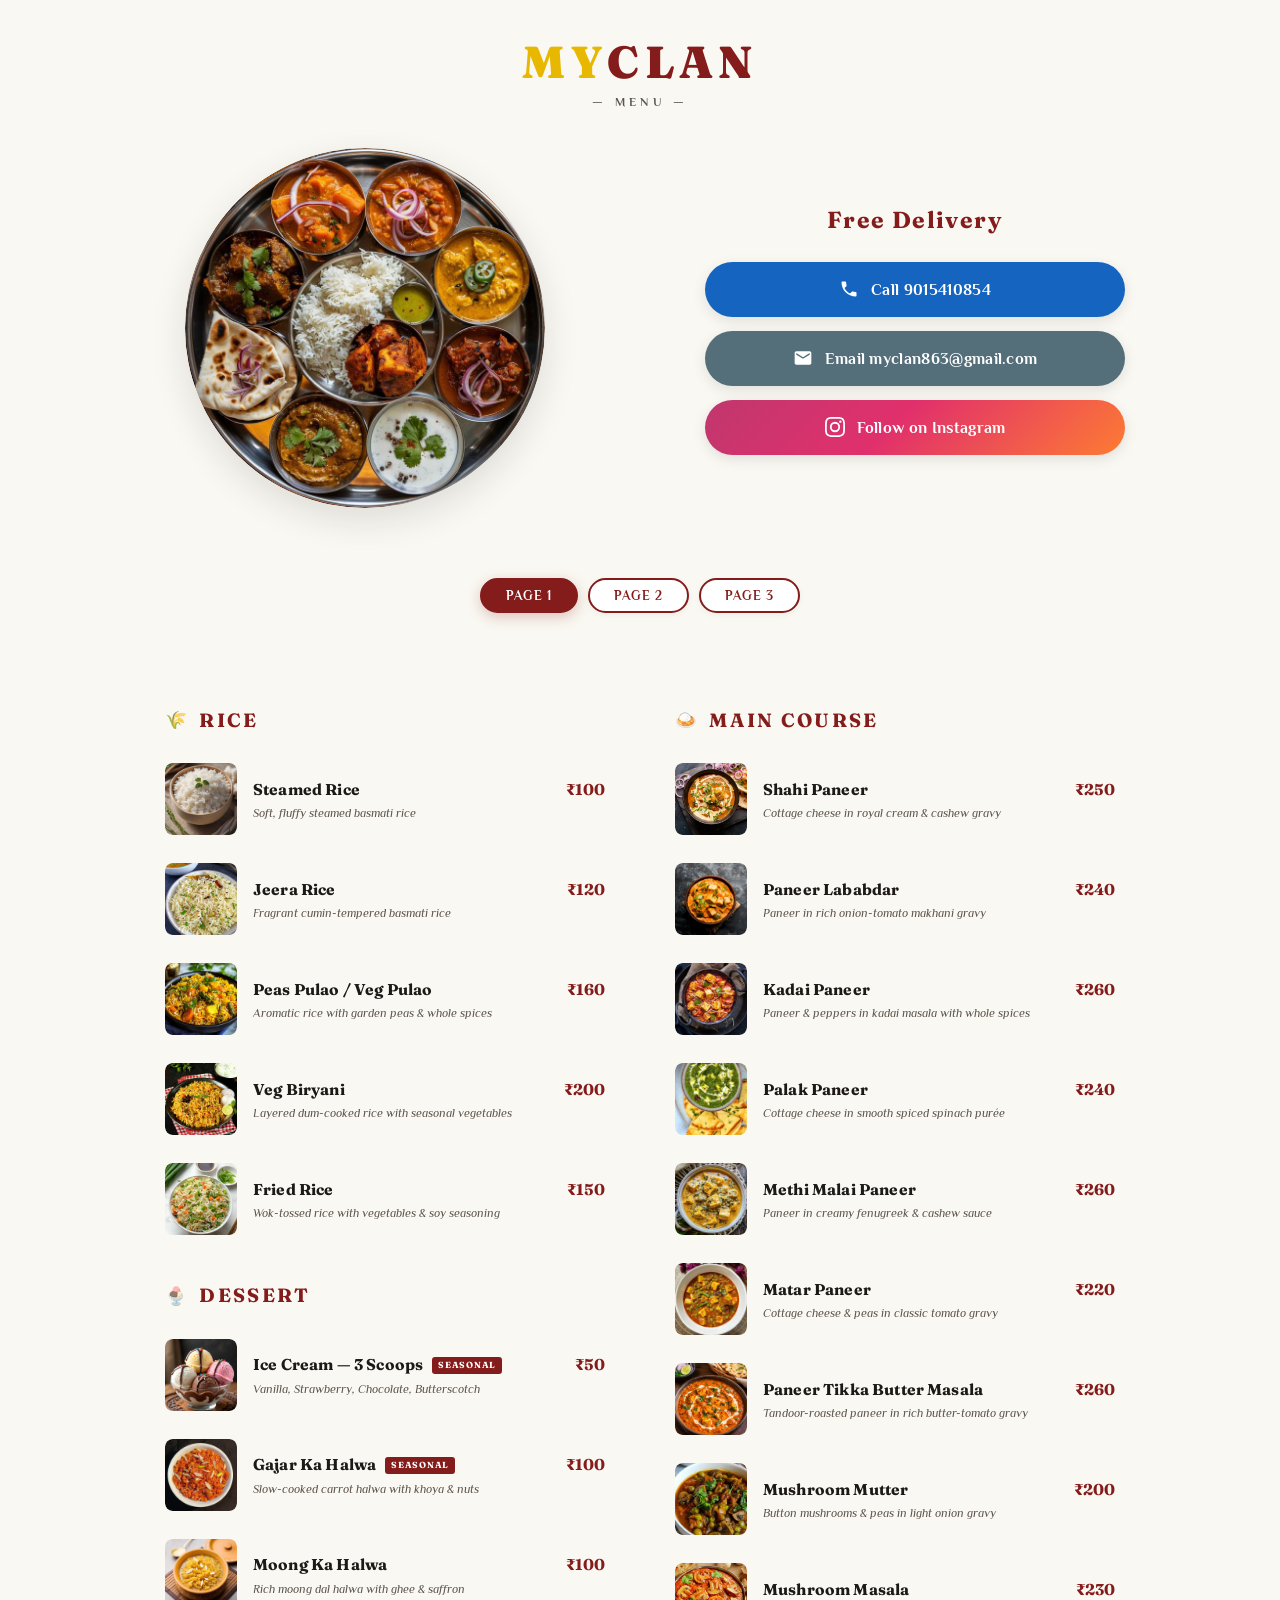
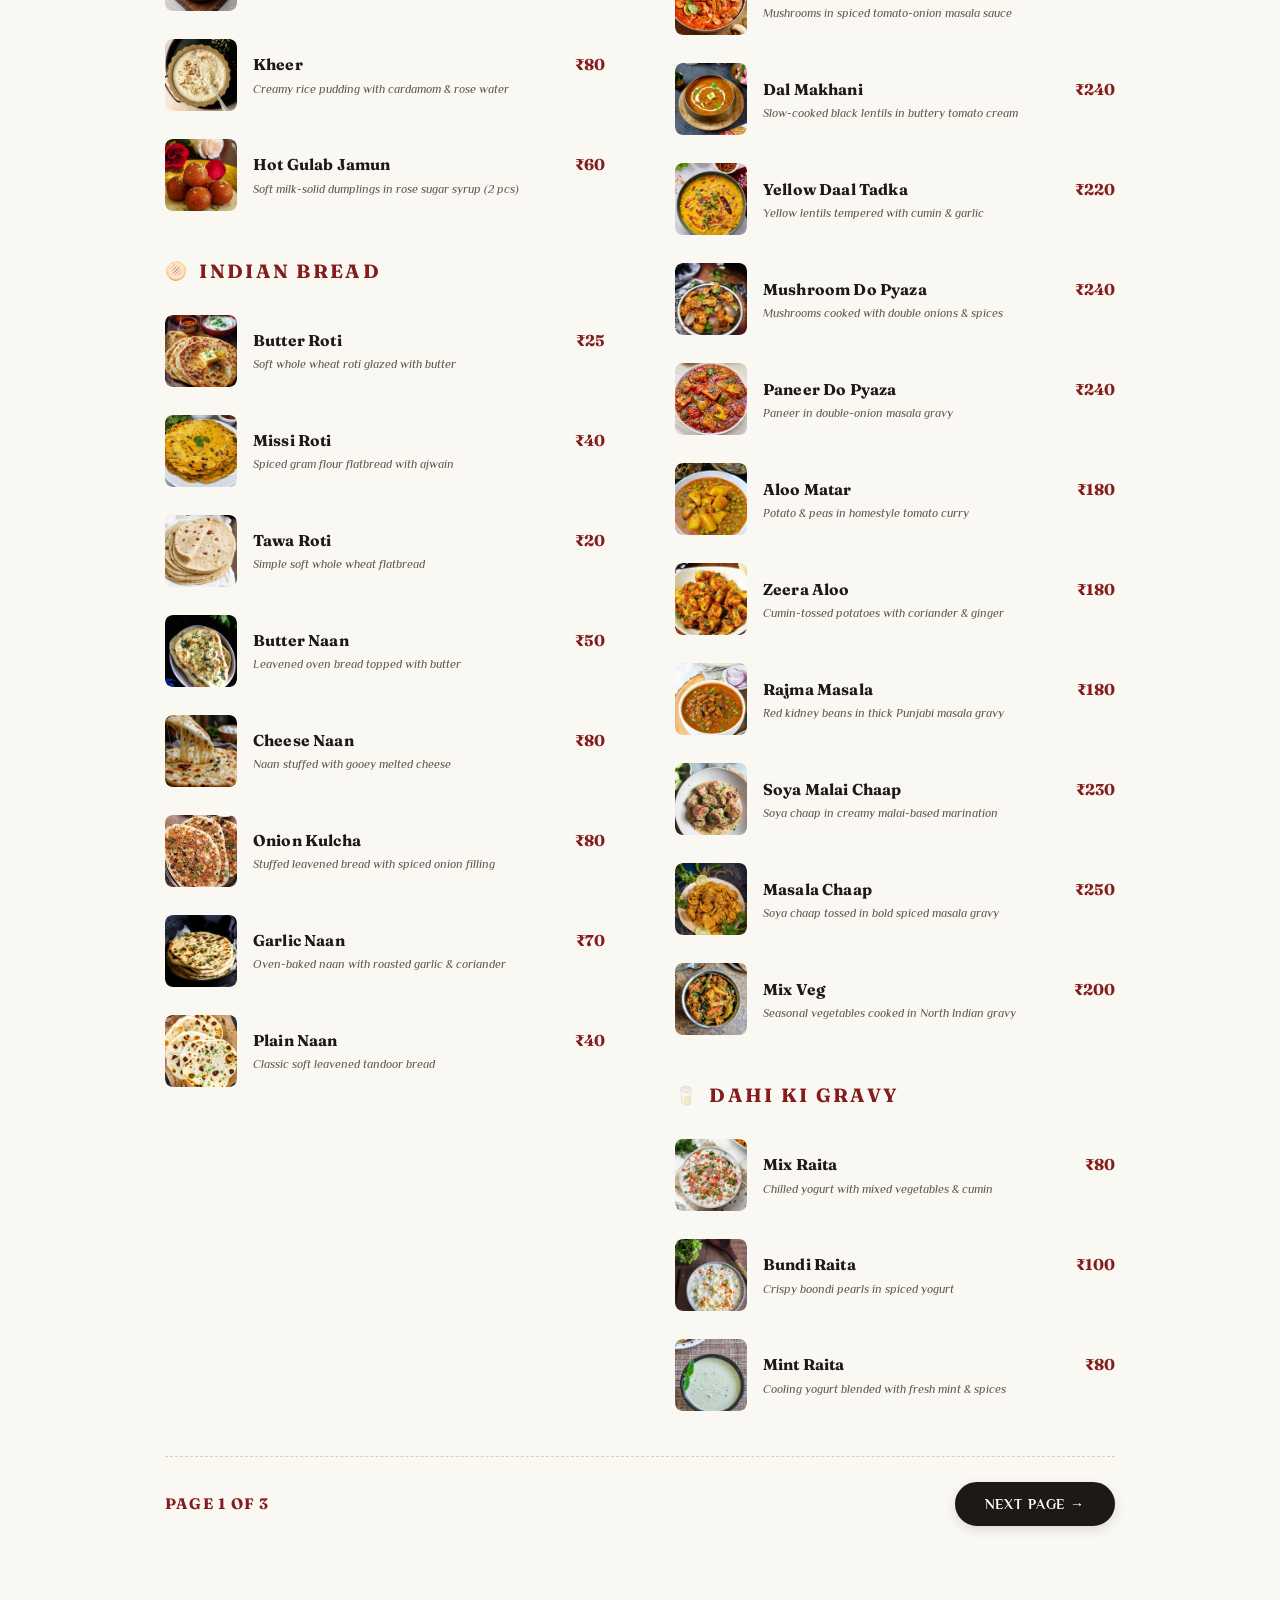
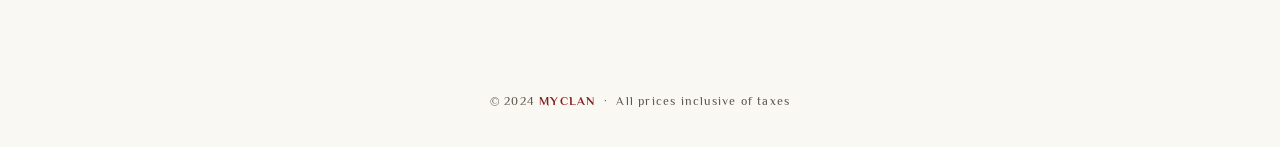
==== commit a0fc237c: "Updated menu" ====
--- a/index.html
+++ b/index.html
@@ -12,6 +12,7 @@
   <link rel="preconnect" href="https://fonts.gstatic.com" crossorigin />
   <link rel="preload" as="image" href="images/hero-thali.jpg" fetchpriority="high" />
   <link rel="preload" as="image" href="images/hero-snacks.jpg" fetchpriority="high" />
+  <link rel="preload" as="image" href="images/hero-nonveg.jpg" fetchpriority="high" />
   <link
     href="https://fonts.googleapis.com/css2?family=Fraunces:ital,opsz,wght@0,9..144,400;0,9..144,700;0,9..144,900;1,9..144,400;1,9..144,700&family=Philosopher:ital,wght@0,400;0,700;1,400;1,700&display=swap"
     rel="stylesheet" />
@@ -79,6 +80,7 @@
     <div class="menu-page-switcher">
       <button class="page-tab-btn active" id="btn-page-1" onclick="switchMenuPage(1)">Page 1</button>
       <button class="page-tab-btn" id="btn-page-2" onclick="switchMenuPage(2)">Page 2</button>
+      <button class="page-tab-btn" id="btn-page-3" onclick="switchMenuPage(3)">Page 3</button>
     </div>
   </div>
 
@@ -635,9 +637,9 @@
 
         <!-- Page 1 Bottom Navigation Bar -->
         <div class="page-pagination">
-          <span class="page-indicator-text">Page 1 of 2</span>
+          <span class="page-indicator-text">Page 1 of 3</span>
           <button class="nav-page-btn" onclick="switchMenuPage(2)">
-            Next Page: Snacks &amp; Drinks &rarr;
+            Next Page &rarr;
           </button>
         </div>
       </div>
@@ -1115,7 +1117,7 @@
                   <div class="item-content">
                     <div class="menu-item-main">
                       <span class="menu-item-name">Banana Shake</span>
-                      <span class="menu-item-price">₹60</span>
+                      <span class="menu-item-price">₹80</span>
                     </div>
                   </div>
                 </li>
@@ -1126,7 +1128,7 @@
                   <div class="item-content">
                     <div class="menu-item-main">
                       <span class="menu-item-name">Mango Shake</span>
-                      <span class="menu-item-price">₹60</span>
+                      <span class="menu-item-price">₹80</span>
                     </div>
                   </div>
                 </li>
@@ -1138,6 +1140,39 @@
                     <div class="menu-item-main">
                       <span class="menu-item-name">Chocolate Shake</span>
                       <span class="menu-item-price">₹60</span>
+                    </div>
+                  </div>
+                </li>
+
+                <li class="menu-item">
+                  <div class="item-img"><img src="images/vanilla-shake.jpg" alt="Vanilla Shake" loading="lazy"
+                      decoding="async" style="object-position: center 25%;"></div>
+                  <div class="item-content">
+                    <div class="menu-item-main">
+                      <span class="menu-item-name">Vanilla Shake</span>
+                      <span class="menu-item-price">₹80</span>
+                    </div>
+                  </div>
+                </li>
+
+                <li class="menu-item">
+                  <div class="item-img"><img src="images/butterscotch-shake.jpg" alt="Butter Scotch Shake" loading="lazy"
+                      decoding="async" style="object-position: center 25%;"></div>
+                  <div class="item-content">
+                    <div class="menu-item-main">
+                      <span class="menu-item-name">Butter Scotch Shake</span>
+                      <span class="menu-item-price">₹80</span>
+                    </div>
+                  </div>
+                </li>
+
+                <li class="menu-item">
+                  <div class="item-img"><img src="images/strawberry-shake.jpg" alt="Strawberry Shake" loading="lazy"
+                      decoding="async" style="object-position: center 25%;"></div>
+                  <div class="item-content">
+                    <div class="menu-item-main">
+                      <span class="menu-item-name">Strawberry Shake</span>
+                      <span class="menu-item-price">₹80</span>
                     </div>
                   </div>
                 </li>
@@ -1166,12 +1201,399 @@
           <button class="nav-page-btn" onclick="switchMenuPage(1)">
             &larr; Back to Page 1
           </button>
-          <span class="page-indicator-text">Page 2 of 2</span>
+          <span class="page-indicator-text">Page 2 of 3</span>
+          <button class="nav-page-btn" onclick="switchMenuPage(3)">
+            Next Page &rarr;
+          </button>
         </div>
       </div>
     </div>
     <!-- ════ /PAGE 2 ════ -->
 
+    <!-- ════ PAGE 3 (NON-VEG) ════ -->
+    <div id="menu-page-3" class="menu-page" style="display: none;">
+      <div class="menu-paper">
+        <div class="menu-columns">
+
+          <!-- ═══ LEFT COLUMN (Page 3) ═══ -->
+          <div class="menu-column" id="nonveg-col-left">
+
+            <!-- 1. BURGERS -->
+            <section class="menu-section" id="burgers">
+              <div class="category-header">
+                <h2 class="category-title"><span class="category-icon">🍔</span> Burgers</h2>
+              </div>
+              <ul class="item-list">
+
+                <li class="menu-item">
+                  <div class="item-img"><img src="images/clan-red-queen-burger.jpg" alt="Clan Red Queen Burger" loading="lazy" decoding="async" onerror="this.style.display='none'"></div>
+                  <div class="item-content">
+                    <div class="menu-item-main">
+                      <span class="menu-item-name">Clan Red Queen Burger</span>
+                      <span class="menu-item-price">₹120</span>
+                    </div>
+                  </div>
+                </li>
+
+                <li class="menu-item">
+                  <div class="item-img"><img src="images/cheese-queen-size-burger.jpg" alt="Cheese Queen Size Burger" loading="lazy" decoding="async" onerror="this.style.display='none'"></div>
+                  <div class="item-content">
+                    <div class="menu-item-main">
+                      <span class="menu-item-name">Cheese Queen Size Burger</span>
+                      <span class="menu-item-price">₹150</span>
+                    </div>
+                  </div>
+                </li>
+
+                <li class="menu-item">
+                  <div class="item-img"><img src="images/clan-red-king-burger.jpg" alt="Clan Red King Burger" loading="lazy" decoding="async" onerror="this.style.display='none'"></div>
+                  <div class="item-content">
+                    <div class="menu-item-main">
+                      <span class="menu-item-name">Clan Red King Burger</span>
+                      <span class="menu-item-price">₹180</span>
+                    </div>
+                  </div>
+                </li>
+
+                <li class="menu-item">
+                  <div class="item-img"><img src="images/cheese-king-size-burger.jpg" alt="Cheese King Size Burger" loading="lazy" decoding="async" onerror="this.style.display='none'"></div>
+                  <div class="item-content">
+                    <div class="menu-item-main">
+                      <span class="menu-item-name">Cheese King Size Burger</span>
+                      <span class="menu-item-price">₹220</span>
+                    </div>
+                  </div>
+                </li>
+
+              </ul>
+            </section>
+
+            <!-- 2. SANDWICH & WRAP -->
+            <section class="menu-section" id="sandwich-wrap">
+              <div class="category-header">
+                <h2 class="category-title"><span class="category-icon">🥪</span> Sandwich &amp; Wrap</h2>
+              </div>
+              <ul class="item-list">
+
+                <li class="menu-item">
+                  <div class="item-img"><img src="images/chicken-sandwich.jpg" alt="Chicken Sandwich" loading="lazy" decoding="async" onerror="this.style.display='none'"></div>
+                  <div class="item-content">
+                    <div class="menu-item-main">
+                      <span class="menu-item-name">Chicken Sandwich</span>
+                      <span class="menu-item-price">₹120</span>
+                    </div>
+                  </div>
+                </li>
+
+                <li class="menu-item">
+                  <div class="item-img"><img src="images/chicken-cheese-sandwich.jpg" alt="Chicken Cheese Sandwich" loading="lazy" decoding="async" onerror="this.style.display='none'"></div>
+                  <div class="item-content">
+                    <div class="menu-item-main">
+                      <span class="menu-item-name">Chicken Cheese Sandwich</span>
+                      <span class="menu-item-price">₹150</span>
+                    </div>
+                  </div>
+                </li>
+
+                <li class="menu-item">
+                  <div class="item-img"><img src="images/chicken-wrap.jpg" alt="Chicken Wrap" loading="lazy" decoding="async" onerror="this.style.display='none'"></div>
+                  <div class="item-content">
+                    <div class="menu-item-main">
+                      <span class="menu-item-name">Chicken Wrap</span>
+                      <span class="menu-item-price">₹140</span>
+                    </div>
+                  </div>
+                </li>
+
+                <li class="menu-item">
+                  <div class="item-img"><img src="images/chicken-cheese-wrap.jpg" alt="Chicken Cheese Wrap" loading="lazy" decoding="async" onerror="this.style.display='none'"></div>
+                  <div class="item-content">
+                    <div class="menu-item-main">
+                      <span class="menu-item-name">Chicken Cheese Wrap</span>
+                      <span class="menu-item-price">₹150</span>
+                    </div>
+                  </div>
+                </li>
+
+              </ul>
+            </section>
+
+            <!-- 3. NUGGETS -->
+            <section class="menu-section" id="nuggets">
+              <div class="category-header">
+                <h2 class="category-title"><span class="category-icon">🍗</span> Nuggets</h2>
+              </div>
+              <ul class="item-list">
+
+                <li class="menu-item">
+                  <div class="item-img"><img src="images/chicken-nuggets-6pcs.jpg" alt="Chicken Nuggets (6 pcs)" loading="lazy" decoding="async" onerror="this.style.display='none'"></div>
+                  <div class="item-content">
+                    <div class="menu-item-main">
+                      <span class="menu-item-name">Chicken Nuggets (6 pcs)</span>
+                      <span class="menu-item-price">₹150</span>
+                    </div>
+                  </div>
+                </li>
+
+                <li class="menu-item">
+                  <div class="item-img"><img src="images/chicken-nuggets-10pcs.jpg" alt="Chicken Nuggets (10 pcs)" loading="lazy" decoding="async" onerror="this.style.display='none'"></div>
+                  <div class="item-content">
+                    <div class="menu-item-main">
+                      <span class="menu-item-name">Chicken Nuggets (10 pcs)</span>
+                      <span class="menu-item-price">₹240</span>
+                    </div>
+                  </div>
+                </li>
+
+              </ul>
+            </section>
+
+            <!-- 4. COMBOS -->
+            <section class="menu-section" id="combos">
+              <div class="category-header">
+                <h2 class="category-title"><span class="category-icon">🍟</span> Combos</h2>
+              </div>
+              <ul class="item-list">
+
+                <li class="menu-item">
+                  <div class="item-img"><img src="images/clan-reds-queen-combo.jpg" alt="Clan Reds Queen Combo" loading="lazy" decoding="async" onerror="this.style.display='none'"></div>
+                  <div class="item-content">
+                    <div class="menu-item-main">
+                      <span class="menu-item-name">Clan Reds Queen Combo</span>
+                      <span class="menu-item-price">₹250</span>
+                    </div>
+                    <span class="menu-item-sub">Burger + Fries + Cold Drink</span>
+                  </div>
+                </li>
+
+                <li class="menu-item">
+                  <div class="item-img"><img src="images/clan-reds-king-combo.jpg" alt="Clan Reds King Combo" loading="lazy" decoding="async" onerror="this.style.display='none'"></div>
+                  <div class="item-content">
+                    <div class="menu-item-main">
+                      <span class="menu-item-name">Clan Reds King Combo</span>
+                      <span class="menu-item-price">₹300</span>
+                    </div>
+                    <span class="menu-item-sub">Burger + Fries + Cold Drink</span>
+                  </div>
+                </li>
+
+              </ul>
+            </section>
+
+          </div>
+
+          <!-- ═══ RIGHT COLUMN (Page 3) ═══ -->
+          <div class="menu-column" id="nonveg-col-right">
+
+            <!-- 5. FRIED CHICKEN -->
+            <section class="menu-section" id="fried-chicken">
+              <div class="category-header">
+                <h2 class="category-title"><span class="category-icon">🍗</span> Fried Chicken</h2>
+              </div>
+              <ul class="item-list">
+
+                <li class="menu-item">
+                  <div class="item-img"><img src="images/fried-chicken-legs-2pcs.jpg" alt="Fried Chicken Legs (2 pcs)" loading="lazy" decoding="async" onerror="this.style.display='none'"></div>
+                  <div class="item-content">
+                    <div class="menu-item-main">
+                      <span class="menu-item-name">Fried Chicken Legs (2 pcs)</span>
+                      <span class="menu-item-price">₹160</span>
+                    </div>
+                  </div>
+                </li>
+
+                <li class="menu-item">
+                  <div class="item-img"><img src="images/fried-chicken-legs-3pcs.jpg" alt="Fried Chicken Legs (3 pcs)" loading="lazy" decoding="async" onerror="this.style.display='none'"></div>
+                  <div class="item-content">
+                    <div class="menu-item-main">
+                      <span class="menu-item-name">Fried Chicken Legs (3 pcs)</span>
+                      <span class="menu-item-price">₹230</span>
+                    </div>
+                  </div>
+                </li>
+
+                <li class="menu-item">
+                  <div class="item-img"><img src="images/fried-chicken-legs-6pcs.jpg" alt="Fried Chicken Legs (6 pcs)" loading="lazy" decoding="async" onerror="this.style.display='none'"></div>
+                  <div class="item-content">
+                    <div class="menu-item-main">
+                      <span class="menu-item-name">Fried Chicken Legs (6 pcs)</span>
+                      <span class="menu-item-price">₹460</span>
+                    </div>
+                  </div>
+                </li>
+
+                <li class="menu-item">
+                  <div class="item-img"><img src="images/chicken-basket-5pcs.jpg" alt="Chicken Basket (5 pcs)" loading="lazy" decoding="async" onerror="this.style.display='none'"></div>
+                  <div class="item-content">
+                    <div class="menu-item-main">
+                      <span class="menu-item-name">Chicken Basket (5 pcs)</span>
+                      <span class="menu-item-price">₹440</span>
+                    </div>
+                  </div>
+                </li>
+
+              </ul>
+            </section>
+
+            <!-- 6. WINGS -->
+            <section class="menu-section" id="wings">
+              <div class="category-header">
+                <h2 class="category-title"><span class="category-icon">🍗</span> Wings</h2>
+              </div>
+              <ul class="item-list">
+
+                <li class="menu-item">
+                  <div class="item-img"><img src="images/wings-2pcs.jpg" alt="Wings (2 pcs)" loading="lazy" decoding="async" onerror="this.style.display='none'"></div>
+                  <div class="item-content">
+                    <div class="menu-item-main">
+                      <span class="menu-item-name">Wings (2 pcs)</span>
+                      <span class="menu-item-price">₹150</span>
+                    </div>
+                  </div>
+                </li>
+
+                <li class="menu-item">
+                  <div class="item-img"><img src="images/wings-3pcs.jpg" alt="Wings (3 pcs)" loading="lazy" decoding="async" onerror="this.style.display='none'"></div>
+                  <div class="item-content">
+                    <div class="menu-item-main">
+                      <span class="menu-item-name">Wings (3 pcs)</span>
+                      <span class="menu-item-price">₹200</span>
+                    </div>
+                  </div>
+                </li>
+
+                <li class="menu-item">
+                  <div class="item-img"><img src="images/wings-6pcs.jpg" alt="Wings (6 pcs)" loading="lazy" decoding="async" onerror="this.style.display='none'"></div>
+                  <div class="item-content">
+                    <div class="menu-item-main">
+                      <span class="menu-item-name">Wings (6 pcs)</span>
+                      <span class="menu-item-price">₹350</span>
+                    </div>
+                  </div>
+                </li>
+
+              </ul>
+            </section>
+
+            <!-- 7. FRIED CHICKEN COMBOS -->
+            <section class="menu-section" id="fried-chicken-combos">
+              <div class="category-header">
+                <h2 class="category-title"><span class="category-icon">🍱</span> Fried Chicken Combos</h2>
+              </div>
+              <ul class="item-list">
+
+                <li class="menu-item">
+                  <div class="item-img"><img src="images/clan-reds-queen-wings.jpg" alt="Clan Reds Queen + Wings" loading="lazy" decoding="async" onerror="this.style.display='none'"></div>
+                  <div class="item-content">
+                    <div class="menu-item-main">
+                      <span class="menu-item-name">Clan Reds Queen + Wings</span>
+                      <span class="menu-item-price">₹280</span>
+                    </div>
+                    <span class="menu-item-sub">Queen Burger + 2 Wings + Coke</span>
+                  </div>
+                </li>
+
+                <li class="menu-item">
+                  <div class="item-img"><img src="images/clan-red-king-wings.jpg" alt="Clan Red King + Wings" loading="lazy" decoding="async" onerror="this.style.display='none'"></div>
+                  <div class="item-content">
+                    <div class="menu-item-main">
+                      <span class="menu-item-name">Clan Red King + Wings</span>
+                      <span class="menu-item-price">₹330</span>
+                    </div>
+                    <span class="menu-item-sub">King Burger + 2 Wings + Coke</span>
+                  </div>
+                </li>
+
+                <li class="menu-item">
+                  <div class="item-img"><img src="images/red-queen-legs.jpg" alt="Red Queen + Legs" loading="lazy" decoding="async" onerror="this.style.display='none'"></div>
+                  <div class="item-content">
+                    <div class="menu-item-main">
+                      <span class="menu-item-name">Red Queen + Legs</span>
+                      <span class="menu-item-price">₹300</span>
+                    </div>
+                    <span class="menu-item-sub">Queen Burger + 2 Legs + Coke</span>
+                  </div>
+                </li>
+
+                <li class="menu-item">
+                  <div class="item-img"><img src="images/red-clan-king-legs.jpg" alt="Red Clan King + Legs" loading="lazy" decoding="async" onerror="this.style.display='none'"></div>
+                  <div class="item-content">
+                    <div class="menu-item-main">
+                      <span class="menu-item-name">Red Clan King + Legs</span>
+                      <span class="menu-item-price">₹340</span>
+                    </div>
+                    <span class="menu-item-sub">King Burger + 2 Legs + Coke</span>
+                  </div>
+                </li>
+
+              </ul>
+            </section>
+
+            <!-- 8. CHICKEN THIGHS -->
+            <section class="menu-section" id="chicken-thighs">
+              <div class="category-header">
+                <h2 class="category-title"><span class="category-icon">🍗</span> Chicken Thighs</h2>
+              </div>
+              <ul class="item-list">
+
+                <li class="menu-item">
+                  <div class="item-img"><img src="images/chicken-thighs-3pcs.jpg" alt="Chicken Thighs (3 pcs)" loading="lazy" decoding="async" onerror="this.style.display='none'"></div>
+                  <div class="item-content">
+                    <div class="menu-item-main">
+                      <span class="menu-item-name">Chicken Thighs (3 pcs)</span>
+                      <span class="menu-item-price">₹160</span>
+                    </div>
+                  </div>
+                </li>
+
+                <li class="menu-item">
+                  <div class="item-img"><img src="images/chicken-thighs-4pcs.jpg" alt="Chicken Thighs (4 pcs)" loading="lazy" decoding="async" onerror="this.style.display='none'"></div>
+                  <div class="item-content">
+                    <div class="menu-item-main">
+                      <span class="menu-item-name">Chicken Thighs (4 pcs)</span>
+                      <span class="menu-item-price">₹220</span>
+                    </div>
+                  </div>
+                </li>
+
+                <li class="menu-item">
+                  <div class="item-img"><img src="images/chicken-thighs-6pcs.jpg" alt="Chicken Thighs (6 pcs)" loading="lazy" decoding="async" onerror="this.style.display='none'"></div>
+                  <div class="item-content">
+                    <div class="menu-item-main">
+                      <span class="menu-item-name">Chicken Thighs (6 pcs)</span>
+                      <span class="menu-item-price">₹290</span>
+                    </div>
+                  </div>
+                </li>
+
+                <li class="menu-item">
+                  <div class="item-img"><img src="images/chicken-thighs-12pcs.jpg" alt="Chicken Thighs (12 pcs)" loading="lazy" decoding="async" onerror="this.style.display='none'"></div>
+                  <div class="item-content">
+                    <div class="menu-item-main">
+                      <span class="menu-item-name">Chicken Thighs (12 pcs)</span>
+                      <span class="menu-item-price">₹600</span>
+                    </div>
+                  </div>
+                </li>
+
+              </ul>
+            </section>
+
+          </div>
+
+        </div>
+
+        <!-- Page 3 Bottom Navigation Bar -->
+        <div class="page-pagination">
+          <button class="nav-page-btn" onclick="switchMenuPage(2)">
+            &larr; Back to Page 2
+          </button>
+          <span class="page-indicator-text">Page 3 of 3</span>
+        </div>
+      </div>
+    </div>
+    <!-- ════ /PAGE 3 ════ -->
+
   </main>
 
 
--- a/style.css
+++ b/style.css
@@ -323,6 +323,18 @@
   background: #f0ede6;
   flex-shrink: 0;
   overflow: hidden;
+  position: relative;
+  display: flex;
+  align-items: center;
+  justify-content: center;
+}
+
+.item-img::before {
+  content: '🍗';
+  font-size: 1.35rem;
+  opacity: 0.35;
+  position: absolute;
+  pointer-events: none;
 }
 
 .item-img img {
@@ -331,6 +343,8 @@
   object-fit: cover;
   border-radius: 7px;
   display: block;
+  position: relative;
+  z-index: 1;
 }
 
 .item-content {
